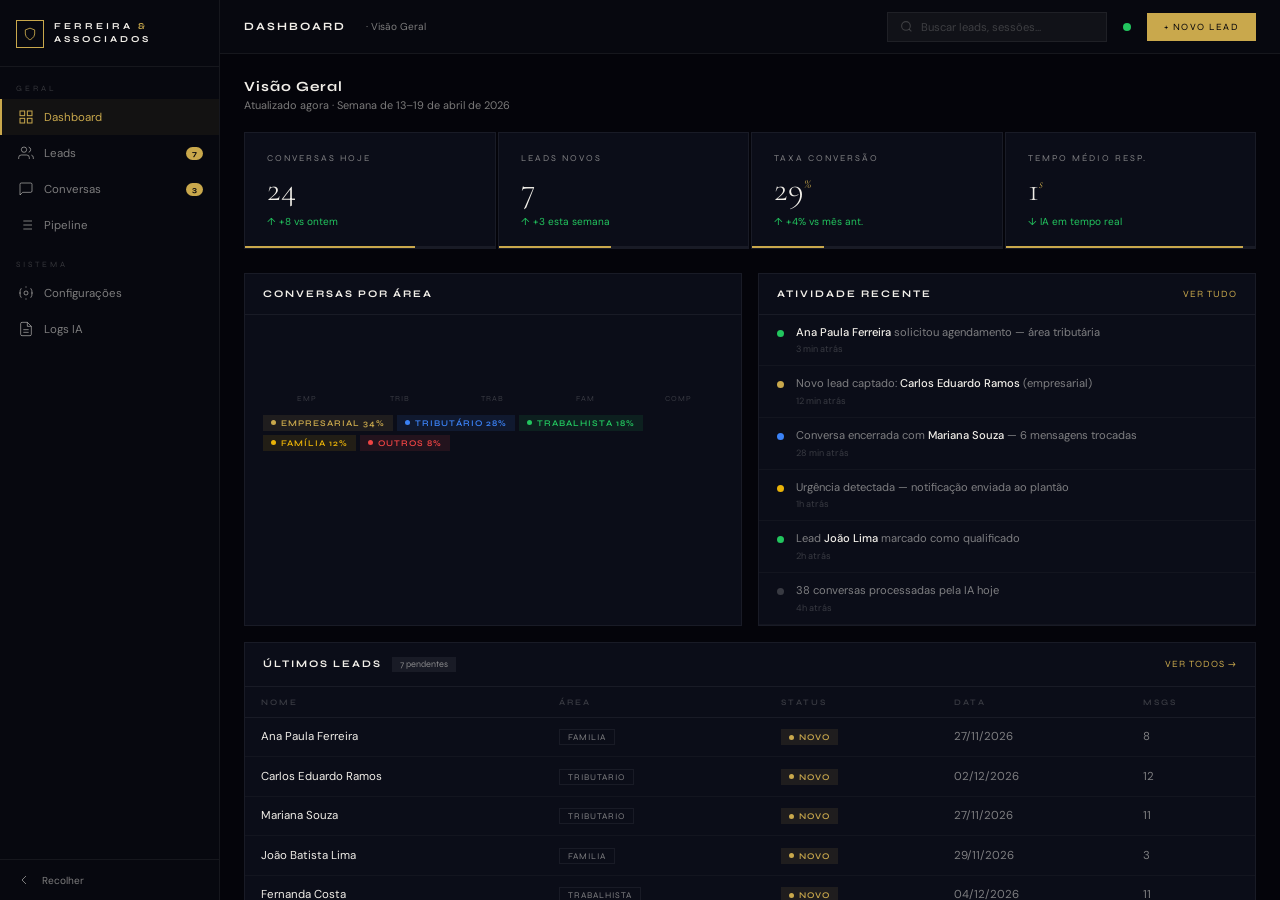
==== admin/admin-dashboard.html @ dfea321b "chore: organiza estrutura e externaliza config runtime" ====
<!DOCTYPE html>
<html lang="pt-BR">
<head>
<meta charset="UTF-8">
<meta name="viewport" content="width=device-width, initial-scale=1.0">
<title>Admin — Ferreira & Associados</title>
<link href="https://fonts.googleapis.com/css2?family=Syne:wght@400;600;700;800&family=DM+Sans:wght@300;400;500&family=Cormorant+Garamond:ital,wght@0,300;1,300&display=swap" rel="stylesheet">
<style>
*, *::before, *::after { margin: 0; padding: 0; box-sizing: border-box; }

:root {
  --gold: #c9a84c;
  --gold-light: #e8c96a;
  --gold-dim: rgba(201,168,76,0.15);
  --black: #04040a;
  --deep: #07080f;
  --panel: #0b0d18;
  --surface: #0f1120;
  --border: rgba(255,255,255,0.06);
  --border-gold: rgba(201,168,76,0.18);
  --white: #f2efe9;
  --white-dim: rgba(242,239,233,0.5);
  --white-faint: rgba(242,239,233,0.2);
  --green: #22c55e;
  --red: #ef4444;
  --yellow: #eab308;
  --blue: #3b82f6;
  --sidebar-w: 220px;
}

html, body { height: 100%; background: var(--black); color: var(--white); font-family: 'DM Sans', sans-serif; font-size: 14px; overflow: hidden; }

/* ── LAYOUT ── */
.app { display: flex; height: 100vh; }

/* ── SIDEBAR ── */
.sidebar {
  width: var(--sidebar-w);
  flex-shrink: 0;
  background: var(--deep);
  border-right: 1px solid var(--border);
  display: flex;
  flex-direction: column;
  overflow: hidden;
  transition: width 0.3s;
  z-index: 50;
}
.sidebar.collapsed { width: 56px; }

.sidebar-logo {
  padding: 20px 16px 18px;
  border-bottom: 1px solid var(--border);
  display: flex;
  align-items: center;
  gap: 10px;
  overflow: hidden;
  white-space: nowrap;
}
.sidebar-logo-icon {
  width: 28px; height: 28px; flex-shrink: 0;
  border: 1px solid var(--gold);
  display: flex; align-items: center; justify-content: center;
}
.sidebar-logo-text {
  font-family: 'Syne', sans-serif;
  font-size: 0.65rem;
  letter-spacing: 3px;
  text-transform: uppercase;
  font-weight: 700;
  line-height: 1.4;
  opacity: 1;
  transition: opacity 0.2s;
}
.sidebar-logo-text span { color: var(--gold); }
.sidebar.collapsed .sidebar-logo-text { opacity: 0; pointer-events: none; }

.sidebar-section-title {
  padding: 16px 16px 6px;
  font-size: 0.58rem;
  letter-spacing: 3px;
  text-transform: uppercase;
  color: var(--white-faint);
  font-family: 'Syne', sans-serif;
  white-space: nowrap;
  overflow: hidden;
  transition: opacity 0.2s;
}
.sidebar.collapsed .sidebar-section-title { opacity: 0; }

.nav-item {
  display: flex;
  align-items: center;
  gap: 10px;
  padding: 10px 16px;
  cursor: pointer;
  transition: background 0.2s, color 0.2s;
  color: var(--white-dim);
  user-select: none;
  white-space: nowrap;
  overflow: hidden;
  position: relative;
  border-left: 2px solid transparent;
}
.nav-item:hover { background: rgba(255,255,255,0.04); color: var(--white); }
.nav-item.active {
  color: var(--gold);
  background: rgba(201,168,76,0.06);
  border-left-color: var(--gold);
}
.nav-item svg { flex-shrink: 0; width: 16px; height: 16px; }
.nav-item-label { font-size: 0.82rem; transition: opacity 0.2s; }
.sidebar.collapsed .nav-item-label { opacity: 0; }
.nav-badge {
  margin-left: auto;
  background: var(--gold);
  color: var(--black);
  font-family: 'Syne', sans-serif;
  font-size: 0.55rem;
  font-weight: 700;
  padding: 2px 6px;
  border-radius: 20px;
  transition: opacity 0.2s;
}
.sidebar.collapsed .nav-badge { opacity: 0; }

.sidebar-spacer { flex: 1; }

.sidebar-toggle {
  padding: 12px 16px;
  border-top: 1px solid var(--border);
  display: flex;
  align-items: center;
  gap: 10px;
  cursor: pointer;
  color: var(--white-dim);
  transition: color 0.2s;
  font-size: 0.75rem;
}
.sidebar-toggle:hover { color: var(--white); }
.sidebar-toggle svg { flex-shrink: 0; transition: transform 0.3s; }
.sidebar.collapsed .sidebar-toggle svg { transform: rotate(180deg); }
.sidebar-toggle-label { transition: opacity 0.2s; }
.sidebar.collapsed .sidebar-toggle-label { opacity: 0; }

/* ── MAIN ── */
.main { flex: 1; display: flex; flex-direction: column; overflow: hidden; }

/* ── TOPBAR ── */
.topbar {
  height: 54px;
  flex-shrink: 0;
  background: var(--deep);
  border-bottom: 1px solid var(--border);
  display: flex;
  align-items: center;
  padding: 0 24px;
  gap: 16px;
}
.topbar-title {
  font-family: 'Syne', sans-serif;
  font-size: 0.8rem;
  letter-spacing: 2px;
  text-transform: uppercase;
  font-weight: 700;
  color: var(--white);
}
.topbar-subtitle {
  font-size: 0.72rem;
  color: var(--white-dim);
  margin-left: 4px;
}
.topbar-spacer { flex: 1; }
.topbar-search {
  display: flex;
  align-items: center;
  gap: 8px;
  background: rgba(255,255,255,0.04);
  border: 1px solid var(--border);
  padding: 7px 12px;
  width: 220px;
}
.topbar-search input {
  background: none;
  border: none;
  outline: none;
  color: var(--white);
  font-family: 'DM Sans', sans-serif;
  font-size: 0.8rem;
  width: 100%;
}
.topbar-search input::placeholder { color: var(--white-faint); }
.topbar-search svg { color: var(--white-faint); flex-shrink: 0; }
.topbar-btn {
  padding: 7px 16px;
  border: 1px solid var(--border-gold);
  background: none;
  color: var(--gold);
  font-family: 'Syne', sans-serif;
  font-size: 0.68rem;
  letter-spacing: 1.5px;
  text-transform: uppercase;
  cursor: pointer;
  transition: background 0.2s;
}
.topbar-btn:hover { background: var(--gold-dim); }
.topbar-btn.primary { background: var(--gold); color: var(--black); border-color: var(--gold); }
.topbar-btn.primary:hover { background: var(--gold-light); }
.topbar-dot {
  width: 8px; height: 8px;
  background: var(--green);
  border-radius: 50%;
  animation: pulse-green 2s infinite;
}
@keyframes pulse-green { 0%,100%{opacity:1} 50%{opacity:.4} }

/* ── CONTENT ── */
.content {
  flex: 1;
  overflow-y: auto;
  scrollbar-width: thin;
  scrollbar-color: rgba(201,168,76,0.2) transparent;
}
.view { display: none; padding: 24px; }
.view.active { display: block; }

/* ── GRID DE STATS ── */
.stats-row {
  display: grid;
  grid-template-columns: repeat(4, 1fr);
  gap: 2px;
  margin-bottom: 24px;
}
.stat-card {
  background: var(--panel);
  border: 1px solid var(--border);
  padding: 20px 22px;
  position: relative;
}
.stat-card-label {
  font-size: 0.64rem;
  letter-spacing: 2px;
  text-transform: uppercase;
  color: var(--white-dim);
  font-family: 'Syne', sans-serif;
  margin-bottom: 10px;
}
.stat-card-value {
  font-family: 'Cormorant Garamond', serif;
  font-size: 2.4rem;
  font-weight: 300;
  color: var(--white);
  line-height: 1;
}
.stat-card-value sup { font-size: 1rem; color: var(--gold); font-style: italic; }
.stat-card-delta {
  margin-top: 8px;
  font-size: 0.72rem;
  display: flex;
  align-items: center;
  gap: 4px;
}
.delta-up { color: var(--green); }
.delta-down { color: var(--red); }
.stat-card-bar {
  position: absolute;
  bottom: 0; left: 0; right: 0;
  height: 2px;
  background: var(--border);
}
.stat-card-bar-fill {
  height: 100%;
  background: var(--gold);
  transition: width 1s ease;
}

/* ── GRID PRINCIPAL ── */
.grid-2 { display: grid; grid-template-columns: 1fr 1fr; gap: 16px; margin-bottom: 16px; }
.grid-3 { display: grid; grid-template-columns: 1.6fr 1fr; gap: 16px; }

/* ── CARD ── */
.card {
  background: var(--panel);
  border: 1px solid var(--border);
}
.card-header {
  padding: 14px 18px;
  border-bottom: 1px solid var(--border);
  display: flex;
  align-items: center;
  gap: 10px;
}
.card-title {
  font-family: 'Syne', sans-serif;
  font-size: 0.72rem;
  letter-spacing: 2px;
  text-transform: uppercase;
  font-weight: 700;
  color: var(--white);
}
.card-count {
  background: rgba(255,255,255,0.06);
  padding: 2px 8px;
  font-size: 0.65rem;
  color: var(--white-dim);
  font-family: 'Syne', sans-serif;
}
.card-action {
  margin-left: auto;
  font-size: 0.68rem;
  color: var(--gold);
  cursor: pointer;
  font-family: 'Syne', sans-serif;
  letter-spacing: 1px;
  text-transform: uppercase;
  background: none; border: none;
  transition: opacity 0.2s;
}
.card-action:hover { opacity: 0.7; }

/* ── TABLE ── */
.table-wrap { overflow-x: auto; }
table { width: 100%; border-collapse: collapse; }
thead th {
  padding: 10px 16px;
  text-align: left;
  font-family: 'Syne', sans-serif;
  font-size: 0.6rem;
  letter-spacing: 2px;
  text-transform: uppercase;
  color: var(--white-faint);
  font-weight: 600;
  border-bottom: 1px solid var(--border);
  white-space: nowrap;
}
tbody tr { border-bottom: 1px solid rgba(255,255,255,0.03); transition: background 0.15s; }
tbody tr:hover { background: rgba(255,255,255,0.03); }
tbody tr:last-child { border-bottom: none; }
tbody td { padding: 11px 16px; font-size: 0.82rem; color: var(--white-dim); white-space: nowrap; }
tbody td:first-child { color: var(--white); }
.td-mono { font-family: monospace; font-size: 0.75rem; color: var(--white-faint); }

/* ── BADGES ── */
.badge {
  display: inline-flex;
  align-items: center;
  gap: 5px;
  padding: 3px 8px;
  font-size: 0.62rem;
  font-family: 'Syne', sans-serif;
  letter-spacing: 1px;
  text-transform: uppercase;
  font-weight: 600;
}
.badge-dot { width: 5px; height: 5px; border-radius: 50%; flex-shrink: 0; }
.badge-green  { background: rgba(34,197,94,0.1);  color: var(--green);  }
.badge-green  .badge-dot { background: var(--green); }
.badge-red    { background: rgba(239,68,68,0.1);  color: var(--red);    }
.badge-red    .badge-dot { background: var(--red); }
.badge-yellow { background: rgba(234,179,8,0.1);  color: var(--yellow); }
.badge-yellow .badge-dot { background: var(--yellow); }
.badge-blue   { background: rgba(59,130,246,0.1); color: var(--blue);   }
.badge-blue   .badge-dot { background: var(--blue); }
.badge-gold   { background: rgba(201,168,76,0.1); color: var(--gold);   }
.badge-gold   .badge-dot { background: var(--gold); }

/* ── ÁREA BADGE ── */
.area-pill {
  padding: 2px 8px;
  font-size: 0.62rem;
  font-family: 'Syne', sans-serif;
  letter-spacing: 1px;
  text-transform: uppercase;
  border: 1px solid var(--border);
  color: var(--white-dim);
}

/* ── MINI CHART ── */
.sparkline { display: flex; align-items: flex-end; gap: 3px; height: 36px; padding: 8px 18px 12px; }
.spark-bar { flex: 1; border-radius: 1px 1px 0 0; transition: height 0.6s ease; }

/* ── CONVERSATIONS ── */
.conv-list { }
.conv-item {
  padding: 14px 18px;
  border-bottom: 1px solid var(--border);
  cursor: pointer;
  transition: background 0.15s;
  display: flex;
  gap: 12px;
  align-items: flex-start;
}
.conv-item:hover { background: rgba(255,255,255,0.03); }
.conv-item.selected { background: rgba(201,168,76,0.05); border-left: 2px solid var(--gold); }
.conv-avatar {
  width: 32px; height: 32px; flex-shrink: 0;
  background: linear-gradient(135deg, rgba(201,168,76,0.2), rgba(201,168,76,0.05));
  border: 1px solid var(--border-gold);
  display: flex; align-items: center; justify-content: center;
  font-family: 'Cormorant Garamond', serif;
  font-size: 0.9rem; color: var(--gold); font-style: italic;
}
.conv-body { flex: 1; min-width: 0; }
.conv-name { font-size: 0.82rem; color: var(--white); font-weight: 500; margin-bottom: 3px; }
.conv-preview { font-size: 0.75rem; color: var(--white-dim); overflow: hidden; text-overflow: ellipsis; white-space: nowrap; }
.conv-meta { display: flex; flex-direction: column; align-items: flex-end; gap: 4px; flex-shrink: 0; }
.conv-time { font-size: 0.65rem; color: var(--white-faint); }
.conv-unread { width: 16px; height: 16px; background: var(--gold); border-radius: 50%; display: flex; align-items: center; justify-content: center; font-size: 0.55rem; color: var(--black); font-family: 'Syne', sans-serif; font-weight: 700; }

/* ── CHAT PANEL ── */
.chat-panel { display: flex; flex-direction: column; height: 480px; }
.chat-panel-header {
  padding: 14px 18px;
  border-bottom: 1px solid var(--border);
  display: flex; align-items: center; gap: 12px;
}
.chat-panel-messages {
  flex: 1;
  overflow-y: auto;
  padding: 16px;
  display: flex;
  flex-direction: column;
  gap: 12px;
  scrollbar-width: thin;
  scrollbar-color: rgba(201,168,76,0.15) transparent;
}
.cp-msg { max-width: 80%; }
.cp-msg.bot { align-self: flex-start; }
.cp-msg.user { align-self: flex-end; }
.cp-bubble {
  padding: 9px 13px;
  font-size: 0.8rem;
  line-height: 1.55;
}
.cp-msg.bot .cp-bubble { background: rgba(255,255,255,0.05); border: 1px solid var(--border); }
.cp-msg.user .cp-bubble { background: rgba(201,168,76,0.1); border: 1px solid var(--border-gold); }
.cp-time { font-size: 0.6rem; color: var(--white-faint); margin-top: 4px; padding: 0 3px; }
.cp-msg.user .cp-time { text-align: right; }
.chat-panel-footer {
  padding: 12px 16px;
  border-top: 1px solid var(--border);
  display: flex; gap: 8px; align-items: center;
}
.chat-reply-input {
  flex: 1;
  background: rgba(255,255,255,0.04);
  border: 1px solid var(--border);
  padding: 8px 12px;
  color: var(--white);
  font-family: 'DM Sans', sans-serif;
  font-size: 0.8rem;
  outline: none;
}
.chat-reply-input:focus { border-color: var(--border-gold); }
.chat-reply-input::placeholder { color: var(--white-faint); }
.chat-send-btn {
  padding: 8px 14px;
  background: var(--gold);
  border: none;
  color: var(--black);
  font-family: 'Syne', sans-serif;
  font-size: 0.65rem;
  letter-spacing: 1.5px;
  text-transform: uppercase;
  font-weight: 700;
  cursor: pointer;
  transition: background 0.2s;
}
.chat-send-btn:hover { background: var(--gold-light); }

/* ── LEAD DETAIL ── */
.lead-detail { padding: 18px; }
.ld-row { display: flex; gap: 8px; margin-bottom: 8px; align-items: flex-start; }
.ld-label { font-size: 0.62rem; letter-spacing: 2px; text-transform: uppercase; color: var(--white-faint); font-family: 'Syne', sans-serif; min-width: 90px; padding-top: 1px; }
.ld-value { font-size: 0.82rem; color: var(--white); }
.ld-divider { height: 1px; background: var(--border); margin: 14px 0; }
.ld-actions { display: flex; gap: 8px; flex-wrap: wrap; }
.ld-btn {
  padding: 7px 14px;
  border: 1px solid var(--border);
  background: none;
  color: var(--white-dim);
  font-family: 'Syne', sans-serif;
  font-size: 0.62rem;
  letter-spacing: 1.5px;
  text-transform: uppercase;
  cursor: pointer;
  transition: all 0.2s;
}
.ld-btn:hover { border-color: var(--gold); color: var(--gold); }
.ld-btn.primary { background: var(--gold); border-color: var(--gold); color: var(--black); }
.ld-btn.primary:hover { background: var(--gold-light); }

/* ── PIPELINE ── */
.pipeline { display: flex; gap: 2px; padding: 18px; overflow-x: auto; }
.pipeline-col { min-width: 200px; flex: 1; }
.pipeline-col-header {
  padding: 10px 12px;
  background: rgba(255,255,255,0.03);
  border: 1px solid var(--border);
  margin-bottom: 8px;
  display: flex; align-items: center; justify-content: space-between;
}
.pipeline-col-name {
  font-family: 'Syne', sans-serif;
  font-size: 0.65rem;
  letter-spacing: 2px;
  text-transform: uppercase;
  color: var(--white-dim);
}
.pipeline-col-count {
  font-size: 0.65rem;
  color: var(--white-faint);
  background: rgba(255,255,255,0.06);
  padding: 1px 6px;
}
.pipeline-card {
  background: rgba(255,255,255,0.03);
  border: 1px solid var(--border);
  border-left: 2px solid var(--gold);
  padding: 10px 12px;
  margin-bottom: 6px;
  cursor: pointer;
  transition: background 0.15s;
}
.pipeline-card:hover { background: rgba(255,255,255,0.05); }
.pipeline-card-name { font-size: 0.8rem; color: var(--white); margin-bottom: 4px; }
.pipeline-card-area { font-size: 0.68rem; color: var(--white-dim); margin-bottom: 8px; }
.pipeline-card-footer { display: flex; justify-content: space-between; align-items: center; }
.pipeline-card-date { font-size: 0.62rem; color: var(--white-faint); }

/* ── SETTINGS ── */
.settings-grid { display: grid; grid-template-columns: 1fr 1fr; gap: 16px; }
.settings-section { margin-bottom: 20px; }
.settings-section-title {
  font-family: 'Syne', sans-serif;
  font-size: 0.65rem;
  letter-spacing: 3px;
  text-transform: uppercase;
  color: var(--white-dim);
  margin-bottom: 12px;
  padding-bottom: 8px;
  border-bottom: 1px solid var(--border);
}
.settings-row {
  padding: 12px 0;
  border-bottom: 1px solid rgba(255,255,255,0.03);
  display: flex;
  align-items: flex-start;
  gap: 16px;
}
.settings-row:last-child { border-bottom: none; }
.settings-info { flex: 1; }
.settings-label { font-size: 0.82rem; color: var(--white); margin-bottom: 3px; }
.settings-desc { font-size: 0.72rem; color: var(--white-dim); line-height: 1.5; }
.settings-control { flex-shrink: 0; display: flex; align-items: center; }
.toggle {
  width: 36px; height: 20px;
  background: rgba(255,255,255,0.1);
  border-radius: 20px;
  cursor: pointer;
  position: relative;
  transition: background 0.3s;
}
.toggle.on { background: var(--gold); }
.toggle::after {
  content: '';
  position: absolute; top: 2px; left: 2px;
  width: 16px; height: 16px;
  background: var(--white);
  border-radius: 50%;
  transition: transform 0.3s;
}
.toggle.on::after { transform: translateX(16px); }
.settings-input {
  background: rgba(255,255,255,0.04);
  border: 1px solid var(--border);
  padding: 7px 12px;
  color: var(--white);
  font-family: 'DM Sans', sans-serif;
  font-size: 0.8rem;
  outline: none;
  width: 100%;
}
.settings-input:focus { border-color: var(--border-gold); }
.settings-input::placeholder { color: var(--white-faint); }
.settings-save {
  margin-top: 16px;
  padding: 9px 24px;
  background: var(--gold);
  border: none;
  color: var(--black);
  font-family: 'Syne', sans-serif;
  font-size: 0.68rem;
  letter-spacing: 2px;
  text-transform: uppercase;
  font-weight: 700;
  cursor: pointer;
  transition: background 0.2s;
}
.settings-save:hover { background: var(--gold-light); }

/* ── ACTIVITY FEED ── */
.activity-item {
  padding: 10px 18px;
  border-bottom: 1px solid rgba(255,255,255,0.03);
  display: flex;
  gap: 12px;
  align-items: flex-start;
}
.activity-dot {
  width: 7px; height: 7px;
  border-radius: 50%;
  margin-top: 5px;
  flex-shrink: 0;
}
.activity-body { flex: 1; }
.activity-text { font-size: 0.8rem; color: var(--white-dim); line-height: 1.4; }
.activity-text strong { color: var(--white); font-weight: 500; }
.activity-time { font-size: 0.65rem; color: var(--white-faint); margin-top: 3px; }

/* ── CHART ── */
.bar-chart { padding: 12px 18px; display: flex; align-items: flex-end; gap: 4px; height: 100px; }
.bar-group { flex: 1; display: flex; flex-direction: column; align-items: center; gap: 4px; }
.bar { width: 100%; transition: height 0.6s ease; border-radius: 1px 1px 0 0; }
.bar-label { font-size: 0.55rem; color: var(--white-faint); font-family: 'Syne', sans-serif; text-transform: uppercase; letter-spacing: 1px; }

/* ── PAGE HEADER ── */
.page-header { margin-bottom: 20px; }
.page-header h1 { font-family: 'Syne', sans-serif; font-size: 1rem; font-weight: 700; color: var(--white); letter-spacing: 1px; }
.page-header p { font-size: 0.78rem; color: var(--white-dim); margin-top: 3px; }

/* ── RESPONSIVE MOBILE ── */
@media (max-width: 768px) {
  .sidebar { position: fixed; height: 100%; z-index: 100; transform: translateX(-100%); transition: transform 0.3s; }
  .sidebar.mobile-open { transform: translateX(0); width: var(--sidebar-w); }
  .sidebar.collapsed { width: var(--sidebar-w); transform: translateX(-100%); }
  .stats-row { grid-template-columns: 1fr 1fr; }
  .grid-2, .grid-3 { grid-template-columns: 1fr; }
  .settings-grid { grid-template-columns: 1fr; }
  .pipeline { flex-direction: column; }
  .mobile-menu-btn { display: flex !important; }
}
.mobile-menu-btn {
  display: none;
  align-items: center;
  justify-content: center;
  width: 32px; height: 32px;
  background: none;
  border: 1px solid var(--border);
  color: var(--white-dim);
  cursor: pointer;
}
.mobile-overlay {
  display: none;
  position: fixed; inset: 0;
  background: rgba(0,0,0,0.5);
  z-index: 99;
}
.mobile-overlay.active { display: block; }
</style>
</head>
<body>

<div class="mobile-overlay" id="mobile-overlay" onclick="closeMobileMenu()"></div>

<div class="app">

  <!-- ── SIDEBAR ── -->
  <aside class="sidebar" id="sidebar">
    <div class="sidebar-logo">
      <div class="sidebar-logo-icon">
        <svg width="14" height="14" viewBox="0 0 24 24" fill="none" stroke="#c9a84c" stroke-width="1.5"><path d="M12 22s8-4 8-10V5l-8-3-8 3v7c0 6 8 10 8 10z"/></svg>
      </div>
      <div class="sidebar-logo-text">FERREIRA <span>&</span><br>ASSOCIADOS</div>
    </div>

    <div class="sidebar-section-title">Geral</div>
    <div class="nav-item active" onclick="setView('dashboard', this)">
      <svg viewBox="0 0 24 24" fill="none" stroke="currentColor" stroke-width="1.5"><rect x="3" y="3" width="7" height="7"/><rect x="14" y="3" width="7" height="7"/><rect x="14" y="14" width="7" height="7"/><rect x="3" y="14" width="7" height="7"/></svg>
      <span class="nav-item-label">Dashboard</span>
    </div>
    <div class="nav-item" onclick="setView('leads', this)">
      <svg viewBox="0 0 24 24" fill="none" stroke="currentColor" stroke-width="1.5"><path d="M17 21v-2a4 4 0 0 0-4-4H5a4 4 0 0 0-4 4v2"/><circle cx="9" cy="7" r="4"/><path d="M23 21v-2a4 4 0 0 0-3-3.87M16 3.13a4 4 0 0 1 0 7.75"/></svg>
      <span class="nav-item-label">Leads</span>
      <span class="nav-badge" id="badge-leads">7</span>
    </div>
    <div class="nav-item" onclick="setView('conversas', this)">
      <svg viewBox="0 0 24 24" fill="none" stroke="currentColor" stroke-width="1.5"><path d="M21 15a2 2 0 0 1-2 2H7l-4 4V5a2 2 0 0 1 2-2h14a2 2 0 0 1 2 2z"/></svg>
      <span class="nav-item-label">Conversas</span>
      <span class="nav-badge" id="badge-conv">3</span>
    </div>
    <div class="nav-item" onclick="setView('pipeline', this)">
      <svg viewBox="0 0 24 24" fill="none" stroke="currentColor" stroke-width="1.5"><line x1="8" y1="6" x2="21" y2="6"/><line x1="8" y1="12" x2="21" y2="12"/><line x1="8" y1="18" x2="21" y2="18"/><line x1="3" y1="6" x2="3.01" y2="6"/><line x1="3" y1="12" x2="3.01" y2="12"/><line x1="3" y1="18" x2="3.01" y2="18"/></svg>
      <span class="nav-item-label">Pipeline</span>
    </div>

    <div class="sidebar-section-title">Sistema</div>
    <div class="nav-item" onclick="setView('configuracoes', this)">
      <svg viewBox="0 0 24 24" fill="none" stroke="currentColor" stroke-width="1.5"><circle cx="12" cy="12" r="3"/><path d="M19.07 4.93A10 10 0 0 1 21 12a10 10 0 0 1-1.93 7.07M4.93 4.93A10 10 0 0 0 3 12a10 10 0 0 0 1.93 7.07M12 2v2m0 16v2M2 12h2m16 0h2"/></svg>
      <span class="nav-item-label">Configurações</span>
    </div>
    <div class="nav-item" onclick="setView('logs', this)">
      <svg viewBox="0 0 24 24" fill="none" stroke="currentColor" stroke-width="1.5"><path d="M14 2H6a2 2 0 0 0-2 2v16a2 2 0 0 0 2 2h12a2 2 0 0 0 2-2V8z"/><polyline points="14 2 14 8 20 8"/><line x1="16" y1="13" x2="8" y2="13"/><line x1="16" y1="17" x2="8" y2="17"/></svg>
      <span class="nav-item-label">Logs IA</span>
    </div>

    <div class="sidebar-spacer"></div>

    <div class="sidebar-toggle" onclick="toggleSidebar()">
      <svg width="16" height="16" viewBox="0 0 24 24" fill="none" stroke="currentColor" stroke-width="1.5"><path d="M15 18l-6-6 6-6"/></svg>
      <span class="sidebar-toggle-label" style="font-size:0.72rem">Recolher</span>
    </div>
  </aside>

  <!-- ── MAIN ── -->
  <div class="main">

    <!-- TOPBAR -->
    <header class="topbar">
      <button class="mobile-menu-btn" id="mobile-menu-btn" onclick="openMobileMenu()">
        <svg width="16" height="16" viewBox="0 0 24 24" fill="none" stroke="currentColor" stroke-width="2"><line x1="3" y1="6" x2="21" y2="6"/><line x1="3" y1="12" x2="21" y2="12"/><line x1="3" y1="18" x2="21" y2="18"/></svg>
      </button>
      <span class="topbar-title" id="topbar-title">Dashboard</span>
      <span class="topbar-subtitle" id="topbar-subtitle">· Visão Geral</span>
      <div class="topbar-spacer"></div>
      <div class="topbar-search">
        <svg width="13" height="13" viewBox="0 0 24 24" fill="none" stroke="currentColor" stroke-width="2"><circle cx="11" cy="11" r="8"/><path d="m21 21-4.35-4.35"/></svg>
        <input type="text" placeholder="Buscar leads, sessões...">
      </div>
      <div class="topbar-dot" title="n8n conectado"></div>
      <button class="topbar-btn primary" onclick="setView('leads', document.querySelector('[onclick*=leads]'))">+ Novo Lead</button>
    </header>

    <!-- ── CONTENT ── -->
    <div class="content">

      <!-- ════ DASHBOARD ════ -->
      <div class="view active" id="view-dashboard">
        <div class="page-header">
          <h1>Visão Geral</h1>
          <p>Atualizado agora · Semana de 13–19 de abril de 2026</p>
        </div>

        <div class="stats-row">
          <div class="stat-card">
            <div class="stat-card-label">Conversas Hoje</div>
            <div class="stat-card-value">24</div>
            <div class="stat-card-delta delta-up">↑ +8 vs ontem</div>
            <div class="stat-card-bar"><div class="stat-card-bar-fill" style="width:68%"></div></div>
          </div>
          <div class="stat-card">
            <div class="stat-card-label">Leads Novos</div>
            <div class="stat-card-value">7</div>
            <div class="stat-card-delta delta-up">↑ +3 esta semana</div>
            <div class="stat-card-bar"><div class="stat-card-bar-fill" style="width:45%"></div></div>
          </div>
          <div class="stat-card">
            <div class="stat-card-label">Taxa Conversão</div>
            <div class="stat-card-value">29<sup>%</sup></div>
            <div class="stat-card-delta delta-up">↑ +4% vs mês ant.</div>
            <div class="stat-card-bar"><div class="stat-card-bar-fill" style="width:29%"></div></div>
          </div>
          <div class="stat-card">
            <div class="stat-card-label">Tempo Médio Resp.</div>
            <div class="stat-card-value">1<sup>s</sup></div>
            <div class="stat-card-delta delta-up">↓ IA em tempo real</div>
            <div class="stat-card-bar"><div class="stat-card-bar-fill" style="width:95%"></div></div>
          </div>
        </div>

        <div class="grid-2" style="margin-bottom:16px">
          <div class="card">
            <div class="card-header">
              <span class="card-title">Conversas por Área</span>
            </div>
            <div class="bar-chart" id="bar-chart"></div>
            <div style="display:flex;gap:4px;padding:0 18px 12px;flex-wrap:wrap">
              <span class="badge badge-gold"><span class="badge-dot"></span>Empresarial 34%</span>
              <span class="badge badge-blue"><span class="badge-dot"></span>Tributário 28%</span>
              <span class="badge badge-green"><span class="badge-dot"></span>Trabalhista 18%</span>
              <span class="badge badge-yellow"><span class="badge-dot"></span>Família 12%</span>
              <span class="badge badge-red"><span class="badge-dot"></span>Outros 8%</span>
            </div>
          </div>

          <div class="card">
            <div class="card-header">
              <span class="card-title">Atividade Recente</span>
              <button class="card-action">Ver tudo</button>
            </div>
            <div id="activity-feed"></div>
          </div>
        </div>

        <div class="card">
          <div class="card-header">
            <span class="card-title">Últimos Leads</span>
            <span class="card-count" id="leads-count">7 pendentes</span>
            <button class="card-action" onclick="setView('leads', document.querySelector('[onclick*=leads]'))">Ver todos →</button>
          </div>
          <div class="table-wrap">
            <table id="leads-table-mini"></table>
          </div>
        </div>
      </div>

      <!-- ════ LEADS ════ -->
      <div class="view" id="view-leads">
        <div class="page-header">
          <h1>Leads</h1>
          <p>Contatos capturados pelo assistente de IA do site</p>
        </div>
        <div class="card">
          <div class="card-header">
            <span class="card-title">Todos os Leads</span>
            <span class="card-count" id="leads-full-count"></span>
            <div style="margin-left:auto;display:flex;gap:8px">
              <select id="filter-area" onchange="renderLeadsTable()" style="background:var(--panel);border:1px solid var(--border);color:var(--white-dim);padding:5px 10px;font-family:'DM Sans',sans-serif;font-size:0.75rem;outline:none;cursor:pointer">
                <option value="">Todas as áreas</option>
                <option value="empresarial">Empresarial</option>
                <option value="tributario">Tributário</option>
                <option value="trabalhista">Trabalhista</option>
                <option value="familia">Família</option>
                <option value="compliance">Compliance</option>
              </select>
              <select id="filter-status" onchange="renderLeadsTable()" style="background:var(--panel);border:1px solid var(--border);color:var(--white-dim);padding:5px 10px;font-family:'DM Sans',sans-serif;font-size:0.75rem;outline:none;cursor:pointer">
                <option value="">Todos os status</option>
                <option value="novo">Novo</option>
                <option value="contatado">Contatado</option>
                <option value="qualificado">Qualificado</option>
                <option value="perdido">Perdido</option>
              </select>
            </div>
          </div>
          <div class="table-wrap">
            <table id="leads-table-full"></table>
          </div>
        </div>
      </div>

      <!-- ════ CONVERSAS ════ -->
      <div class="view" id="view-conversas">
        <div class="page-header">
          <h1>Conversas</h1>
          <p>Histórico completo de sessões do chat com IA</p>
        </div>
        <div class="grid-3">
          <div class="card" style="overflow:hidden">
            <div class="card-header">
              <span class="card-title">Sessões</span>
              <span class="card-count">24 hoje</span>
            </div>
            <div class="conv-list" id="conv-list"></div>
          </div>
          <div class="card" id="conv-detail-card">
            <div class="card-header">
              <span class="card-title" id="conv-detail-title">Selecione uma conversa</span>
            </div>
            <div id="conv-detail-body" style="padding:18px;color:var(--white-dim);font-size:0.8rem">
              Clique em uma conversa à esquerda para visualizar o histórico completo.
            </div>
          </div>
        </div>
      </div>

      <!-- ════ PIPELINE ════ -->
      <div class="view" id="view-pipeline">
        <div class="page-header">
          <h1>Pipeline de Leads</h1>
          <p>Funil de conversão do atendimento IA para consulta presencial</p>
        </div>
        <div class="card">
          <div class="pipeline" id="pipeline-board"></div>
        </div>
      </div>

      <!-- ════ CONFIGURAÇÕES ════ -->
      <div class="view" id="view-configuracoes">
        <div class="page-header">
          <h1>Configurações</h1>
          <p>Integração com n8n, Supabase e notificações</p>
        </div>
        <div class="settings-grid">
          <div>
            <div class="card" style="padding:18px">
              <div class="settings-section-title">Agente IA</div>
              <div class="settings-row">
                <div class="settings-info">
                  <div class="settings-label">Chave Anthropic (Claude)</div>
                  <div class="settings-desc">API key para o modelo claude-opus-4-6</div>
                </div>
              </div>
              <input type="password" class="settings-input" placeholder="sk-ant-xxxxxxxx" style="margin-bottom:10px">
              <div class="settings-row">
                <div class="settings-info">
                  <div class="settings-label">Modelo</div>
                  <div class="settings-desc">Modelo padrão utilizado no agente</div>
                </div>
              </div>
              <input type="text" class="settings-input" value="claude-opus-4-6" style="margin-bottom:10px">
              <div class="settings-row">
                <div class="settings-info">
                  <div class="settings-label">Agente IA ativo</div>
                  <div class="settings-desc">Liga ou desliga o assistente no site</div>
                </div>
                <div class="settings-control"><div class="toggle on" onclick="this.classList.toggle('on')"></div></div>
              </div>
              <div class="settings-row">
                <div class="settings-info">
                  <div class="settings-label">Modo urgência automático</div>
                  <div class="settings-desc">Detecta e notifica urgências automaticamente</div>
                </div>
                <div class="settings-control"><div class="toggle on" onclick="this.classList.toggle('on')"></div></div>
              </div>
            </div>
          </div>
          <div>
            <div class="card" style="padding:18px">
              <div class="settings-section-title">Infraestrutura</div>
              <div class="settings-row">
                <div class="settings-info">
                  <div class="settings-label">URL do Webhook n8n</div>
                  <div class="settings-desc">Endpoint que recebe as mensagens do chat</div>
                </div>
              </div>
              <input type="text" class="settings-input" placeholder="https://seu-n8n.com/webhook/..." style="margin-bottom:10px">
              <div class="settings-row">
                <div class="settings-info">
                  <div class="settings-label">Supabase URL</div>
                  <div class="settings-desc">Projeto para salvar formulários de lead captados no chat</div>
                </div>
              </div>
              <input type="text" class="settings-input" placeholder="https://seu-projeto.supabase.co" style="margin-bottom:10px">
              <div class="settings-row">
                <div class="settings-info">
                  <div class="settings-label">Tabela de Leads</div>
                  <div class="settings-desc">Nome da tabela no Supabase para inserção via chat</div>
                </div>
              </div>
              <input type="text" class="settings-input" placeholder="chat_leads" style="margin-bottom:10px">
              <div class="settings-row">
                <div class="settings-info">
                  <div class="settings-label">E-mail de Plantão</div>
                  <div class="settings-desc">Recebe alertas de urgência 24h</div>
                </div>
              </div>
              <input type="email" class="settings-input" placeholder="plantao@ferreiraadv.com.br" style="margin-bottom:16px">
              <button class="settings-save">Salvar Configurações</button>
            </div>
          </div>
          <div>
            <div class="card" style="padding:18px">
              <div class="settings-section-title">Notificações</div>
              <div class="settings-row">
                <div class="settings-info">
                  <div class="settings-label">E-mail para novos leads</div>
                  <div class="settings-desc">Notificação imediata a cada lead captado</div>
                </div>
                <div class="settings-control"><div class="toggle on" onclick="this.classList.toggle('on')"></div></div>
              </div>
              <div class="settings-row">
                <div class="settings-info">
                  <div class="settings-label">Alerta de urgência</div>
                  <div class="settings-desc">E-mail ao plantão quando urgência detectada</div>
                </div>
                <div class="settings-control"><div class="toggle on" onclick="this.classList.toggle('on')"></div></div>
              </div>
              <div class="settings-row">
                <div class="settings-info">
                  <div class="settings-label">Relatório semanal</div>
                  <div class="settings-desc">Resumo de métricas toda segunda-feira</div>
                </div>
                <div class="settings-control"><div class="toggle" onclick="this.classList.toggle('on')"></div></div>
              </div>
            </div>
          </div>
          <div>
            <div class="card" style="padding:18px">
              <div class="settings-section-title">Status dos Serviços</div>
              <div class="settings-row">
                <div class="settings-info"><div class="settings-label">n8n Webhook</div></div>
                <span class="badge badge-green"><span class="badge-dot"></span>Online</span>
              </div>
              <div class="settings-row">
                <div class="settings-info"><div class="settings-label">Supabase DB</div></div>
                <span class="badge badge-yellow"><span class="badge-dot"></span>Configurar</span>
              </div>
              <div class="settings-row">
                <div class="settings-info"><div class="settings-label">Captura de Forms</div></div>
                <span class="badge badge-yellow"><span class="badge-dot"></span>Configurar</span>
              </div>
              <div class="settings-row">
                <div class="settings-info"><div class="settings-label">Claude API</div></div>
                <span class="badge badge-yellow"><span class="badge-dot"></span>Aguardando key</span>
              </div>
              <div class="settings-row">
                <div class="settings-info"><div class="settings-label">SMTP E-mail</div></div>
                <span class="badge badge-red"><span class="badge-dot"></span>Offline</span>
              </div>
            </div>
          </div>
        </div>
      </div>

      <!-- ════ LOGS ════ -->
      <div class="view" id="view-logs">
        <div class="page-header">
          <h1>Logs da IA</h1>
          <p>Registro de todas as interações do agente — tokens, intenções e RAG</p>
        </div>
        <div class="card">
          <div class="card-header">
            <span class="card-title">Log de Auditoria</span>
            <span class="card-count" id="logs-count"></span>
          </div>
          <div class="table-wrap">
            <table id="logs-table"></table>
          </div>
        </div>
      </div>

    </div><!-- /content -->
  </div><!-- /main -->
</div><!-- /app -->

<script>
// ── DADOS MOCK ──────────────────────────────────────────────
const AREAS = ['empresarial','tributario','trabalhista','familia','compliance'];
const STATUS = ['novo','contatado','qualificado','perdido'];
const NOMES = ['Ana Paula Ferreira','Carlos Eduardo Ramos','Mariana Souza','João Batista Lima','Fernanda Costa','Roberto Alves','Patrícia Mendes','Diego Carvalho','Luciana Torres','Rafael Pereira','Camila Rocha','André Nascimento'];
const INTENCOES = ['agendamento','tributario','trabalhista','familia','empresarial','compliance','geral'];

function rnd(arr) { return arr[Math.floor(Math.random() * arr.length)]; }
function rndInt(a,b) { return Math.floor(Math.random()*(b-a+1))+a; }
function daysAgo(n) {
  const d = new Date(); d.setDate(d.getDate()-n);
  return d.toLocaleDateString('pt-BR');
}
function timeAgo(mins) {
  if (mins < 60) return `há ${mins} min`;
  if (mins < 1440) return `há ${Math.floor(mins/60)}h`;
  return `há ${Math.floor(mins/1440)}d`;
}

const leads = Array.from({length: 18}, (_, i) => ({
  id: `L${String(i+1).padStart(3,'0')}`,
  nome: NOMES[i % NOMES.length],
  area: rnd(AREAS),
  status: i < 7 ? 'novo' : rnd(['contatado','qualificado','perdido']),
  data: daysAgo(rndInt(0,14)),
  origem: 'Chat IA',
  tokens: rndInt(180, 640),
  msgs: rndInt(3, 12)
}));

const conversas = Array.from({length: 24}, (_, i) => {
  const nome = NOMES[i % NOMES.length];
  const area = rnd(AREAS);
  return {
    id: `sess_${Math.random().toString(36).substr(2,8)}`,
    nome,
    area,
    preview: `Tenho uma questão sobre ${area} que preciso resolver...`,
    time: rndInt(2, 1440),
    unread: i < 3 ? rndInt(1,3) : 0,
    msgs: [
      { role: 'bot', text: `Olá ${nome.split(' ')[0]}! Sou o assistente jurídico da Ferreira & Associados. Como posso ajudar?`, time: '14:30' },
      { role: 'user', text: `Preciso de ajuda com uma questão de ${area}`, time: '14:31' },
      { role: 'bot', text: `Entendido. Nossa equipe especializada em ${area} pode auxiliá-lo. Gostaria de agendar uma consulta inicial?`, time: '14:31' },
      { role: 'user', text: 'Sim, como funciona?', time: '14:32' },
      { role: 'bot', text: 'Ótimo! Para agendar, preciso do seu nome completo, preferência de horário (manhã ou tarde) e se seria presencial ou online.', time: '14:32' },
    ]
  };
});

const logsIA = Array.from({length: 40}, (_, i) => ({
  id: `log_${i+1}`,
  sessao: `sess_${Math.random().toString(36).substr(2,6)}`,
  intencao: rnd(INTENCOES),
  tokens: rndInt(120, 820),
  rag: Math.random() > 0.4,
  latencia: `${rndInt(400, 1800)}ms`,
  timestamp: new Date(Date.now() - rndInt(0, 86400000) * 3).toLocaleString('pt-BR')
}));

// ── BADGES ──
function statusBadge(s) {
  const m = { novo:'badge-gold', contatado:'badge-blue', qualificado:'badge-green', perdido:'badge-red' };
  return `<span class="badge ${m[s]||'badge-gold'}"><span class="badge-dot"></span>${s}</span>`;
}
function areaBadge(a) {
  return `<span class="area-pill">${a}</span>`;
}

// ── LEADS TABLE ──
function renderLeadsTable() {
  const filterArea = document.getElementById('filter-area')?.value || '';
  const filterStatus = document.getElementById('filter-status')?.value || '';
  const data = leads.filter(l =>
    (!filterArea || l.area === filterArea) &&
    (!filterStatus || l.status === filterStatus)
  );
  document.getElementById('leads-full-count').textContent = `${data.length} registros`;

  const tbl = document.getElementById('leads-table-full');
  if (!tbl) return;
  tbl.innerHTML = `
    <thead><tr>
      <th>ID</th><th>Nome</th><th>Área</th><th>Status</th>
      <th>Data</th><th>Msgs</th><th>Origem</th><th>Ações</th>
    </tr></thead>
    <tbody>${data.map(l => `
      <tr>
        <td class="td-mono">${l.id}</td>
        <td>${l.nome}</td>
        <td>${areaBadge(l.area)}</td>
        <td>${statusBadge(l.status)}</td>
        <td>${l.data}</td>
        <td>${l.msgs}</td>
        <td style="color:var(--white-faint)">${l.origem}</td>
        <td>
          <div style="display:flex;gap:6px">
            <button class="ld-btn" style="padding:4px 10px;font-size:0.58rem">Ver</button>
            <button class="ld-btn primary" style="padding:4px 10px;font-size:0.58rem">Contatar</button>
          </div>
        </td>
      </tr>`).join('')}
    </tbody>`;
}

function renderLeadsMini() {
  const data = leads.filter(l => l.status === 'novo').slice(0, 5);
  const tbl = document.getElementById('leads-table-mini');
  if (!tbl) return;
  tbl.innerHTML = `
    <thead><tr><th>Nome</th><th>Área</th><th>Status</th><th>Data</th><th>Msgs</th></tr></thead>
    <tbody>${data.map(l => `
      <tr>
        <td>${l.nome}</td>
        <td>${areaBadge(l.area)}</td>
        <td>${statusBadge(l.status)}</td>
        <td>${l.data}</td>
        <td>${l.msgs}</td>
      </tr>`).join('')}
    </tbody>`;
}

// ── CONVERSAS ──
function renderConvList() {
  const list = document.getElementById('conv-list');
  if (!list) return;
  list.innerHTML = conversas.slice(0, 16).map((c, i) => `
    <div class="conv-item ${i===0?'selected':''}" onclick="selectConv(${i}, this)">
      <div class="conv-avatar">${c.nome[0]}</div>
      <div class="conv-body">
        <div class="conv-name">${c.nome}</div>
        <div class="conv-preview">${c.preview}</div>
      </div>
      <div class="conv-meta">
        <div class="conv-time">${timeAgo(c.time)}</div>
        ${c.unread ? `<div class="conv-unread">${c.unread}</div>` : ''}
      </div>
    </div>`).join('');
  selectConv(0, list.querySelector('.conv-item'));
}

function selectConv(i, el) {
  document.querySelectorAll('.conv-item').forEach(e => e.classList.remove('selected'));
  el.classList.add('selected');
  const c = conversas[i];
  const badge = c.unread ? '' : '';
  document.getElementById('conv-detail-title').textContent = c.nome;
  document.getElementById('conv-detail-body').innerHTML = `
    <div style="display:flex;gap:8px;margin-bottom:12px;flex-wrap:wrap">
      ${areaBadge(c.area)}
      <span class="badge badge-green"><span class="badge-dot"></span>Encerrada</span>
      <span style="font-size:0.68rem;color:var(--white-faint)">${c.id}</span>
    </div>
    <div class="chat-panel">
      <div class="chat-panel-messages">${c.msgs.map(m => `
        <div class="cp-msg ${m.role}">
          <div class="cp-bubble">${m.text}</div>
          <div class="cp-time">${m.time}</div>
        </div>`).join('')}
      </div>
      <div class="chat-panel-footer">
        <input class="chat-reply-input" placeholder="Responder manualmente...">
        <button class="chat-send-btn">Enviar</button>
      </div>
    </div>`;
}

// ── PIPELINE ──
function renderPipeline() {
  const cols = [
    { name: 'Novo', status: 'novo', color: 'var(--gold)' },
    { name: 'Contatado', status: 'contatado', color: 'var(--blue)' },
    { name: 'Qualificado', status: 'qualificado', color: 'var(--green)' },
    { name: 'Perdido', status: 'perdido', color: 'var(--red)' }
  ];
  const board = document.getElementById('pipeline-board');
  if (!board) return;
  board.innerHTML = cols.map(col => {
    const items = leads.filter(l => l.status === col.status);
    return `<div class="pipeline-col">
      <div class="pipeline-col-header">
        <span class="pipeline-col-name" style="color:${col.color}">${col.name}</span>
        <span class="pipeline-col-count">${items.length}</span>
      </div>
      ${items.map(l => `
        <div class="pipeline-card" style="border-left-color:${col.color}">
          <div class="pipeline-card-name">${l.nome}</div>
          <div class="pipeline-card-area">${l.area}</div>
          <div class="pipeline-card-footer">
            <span class="pipeline-card-date">${l.data}</span>
            <span style="font-size:0.65rem;color:var(--white-faint)">${l.msgs} msgs</span>
          </div>
        </div>`).join('')}
    </div>`;
  }).join('');
}

// ── LOGS ──
function renderLogs() {
  const tbl = document.getElementById('logs-table');
  if (!tbl) return;
  document.getElementById('logs-count').textContent = `${logsIA.length} entradas`;
  tbl.innerHTML = `
    <thead><tr>
      <th>Sessão</th><th>Intenção</th><th>Tokens</th><th>RAG</th><th>Latência</th><th>Timestamp</th>
    </tr></thead>
    <tbody>${logsIA.map(l => `
      <tr>
        <td class="td-mono">${l.sessao}</td>
        <td>${areaBadge(l.intencao)}</td>
        <td style="font-variant-numeric:tabular-nums">${l.tokens}</td>
        <td>${l.rag ? '<span class="badge badge-green"><span class="badge-dot"></span>Sim</span>' : '<span class="badge badge-red"><span class="badge-dot"></span>Não</span>'}</td>
        <td style="color:var(--white-faint)">${l.latencia}</td>
        <td style="color:var(--white-faint);font-size:0.72rem">${l.timestamp}</td>
      </tr>`).join('')}
    </tbody>`;
}

// ── ACTIVITY FEED ──
const activities = [
  { color: 'var(--green)',  text: '<strong>Ana Paula Ferreira</strong> solicitou agendamento — área tributária', time: '3 min' },
  { color: 'var(--gold)',   text: 'Novo lead captado: <strong>Carlos Eduardo Ramos</strong> (empresarial)', time: '12 min' },
  { color: 'var(--blue)',   text: 'Conversa encerrada com <strong>Mariana Souza</strong> — 6 mensagens trocadas', time: '28 min' },
  { color: 'var(--yellow)', text: 'Urgência detectada — notificação enviada ao plantão', time: '1h' },
  { color: 'var(--green)',  text: 'Lead <strong>João Lima</strong> marcado como qualificado', time: '2h' },
  { color: 'var(--white-faint)', text: '38 conversas processadas pela IA hoje', time: '4h' },
];
function renderActivity() {
  const feed = document.getElementById('activity-feed');
  if (!feed) return;
  feed.innerHTML = activities.map(a => `
    <div class="activity-item">
      <div class="activity-dot" style="background:${a.color}"></div>
      <div class="activity-body">
        <div class="activity-text">${a.text}</div>
        <div class="activity-time">${a.time} atrás</div>
      </div>
    </div>`).join('');
}

// ── BAR CHART ──
function renderBarChart() {
  const el = document.getElementById('bar-chart');
  if (!el) return;
  const data = [
    { label: 'Emp', h: 72, color: 'var(--gold)' },
    { label: 'Trib', h: 58, color: 'var(--blue)' },
    { label: 'Trab', h: 38, color: 'var(--green)' },
    { label: 'Fam', h: 25, color: 'var(--yellow)' },
    { label: 'Comp', h: 16, color: 'rgba(255,255,255,0.15)' },
  ];
  el.innerHTML = data.map(d => `
    <div class="bar-group">
      <div class="bar" style="height:${d.h}%;background:${d.color};opacity:0.75"></div>
      <div class="bar-label">${d.label}</div>
    </div>`).join('');
}

// ── NAVIGATION ──
function setView(name, el) {
  document.querySelectorAll('.view').forEach(v => v.classList.remove('active'));
  document.querySelectorAll('.nav-item').forEach(n => n.classList.remove('active'));
  const view = document.getElementById(`view-${name}`);
  if (view) view.classList.add('active');
  if (el) el.classList.add('active');
  const titles = { dashboard:'Dashboard', leads:'Leads', conversas:'Conversas', pipeline:'Pipeline', configuracoes:'Configurações', logs:'Logs IA' };
  const subs = { dashboard:'· Visão Geral', leads:'· Gestão de Leads', conversas:'· Histórico do Chat', pipeline:'· Funil de Conversão', configuracoes:'· Integrações', logs:'· Auditoria IA' };
  document.getElementById('topbar-title').textContent = titles[name] || name;
  document.getElementById('topbar-subtitle').textContent = subs[name] || '';
  closeMobileMenu();
}

function toggleSidebar() {
  document.getElementById('sidebar').classList.toggle('collapsed');
}

function openMobileMenu() {
  document.getElementById('sidebar').classList.add('mobile-open');
  document.getElementById('mobile-overlay').classList.add('active');
}
function closeMobileMenu() {
  document.getElementById('sidebar').classList.remove('mobile-open');
  document.getElementById('mobile-overlay').classList.remove('active');
}

// ── INIT ──
renderLeadsMini();
renderLeadsTable();
renderConvList();
renderPipeline();
renderLogs();
renderActivity();
renderBarChart();
document.getElementById('badge-leads').textContent = leads.filter(l=>l.status==='novo').length;
document.getElementById('badge-conv').textContent = conversas.filter(c=>c.unread>0).length;
</script>
</body>
</html>
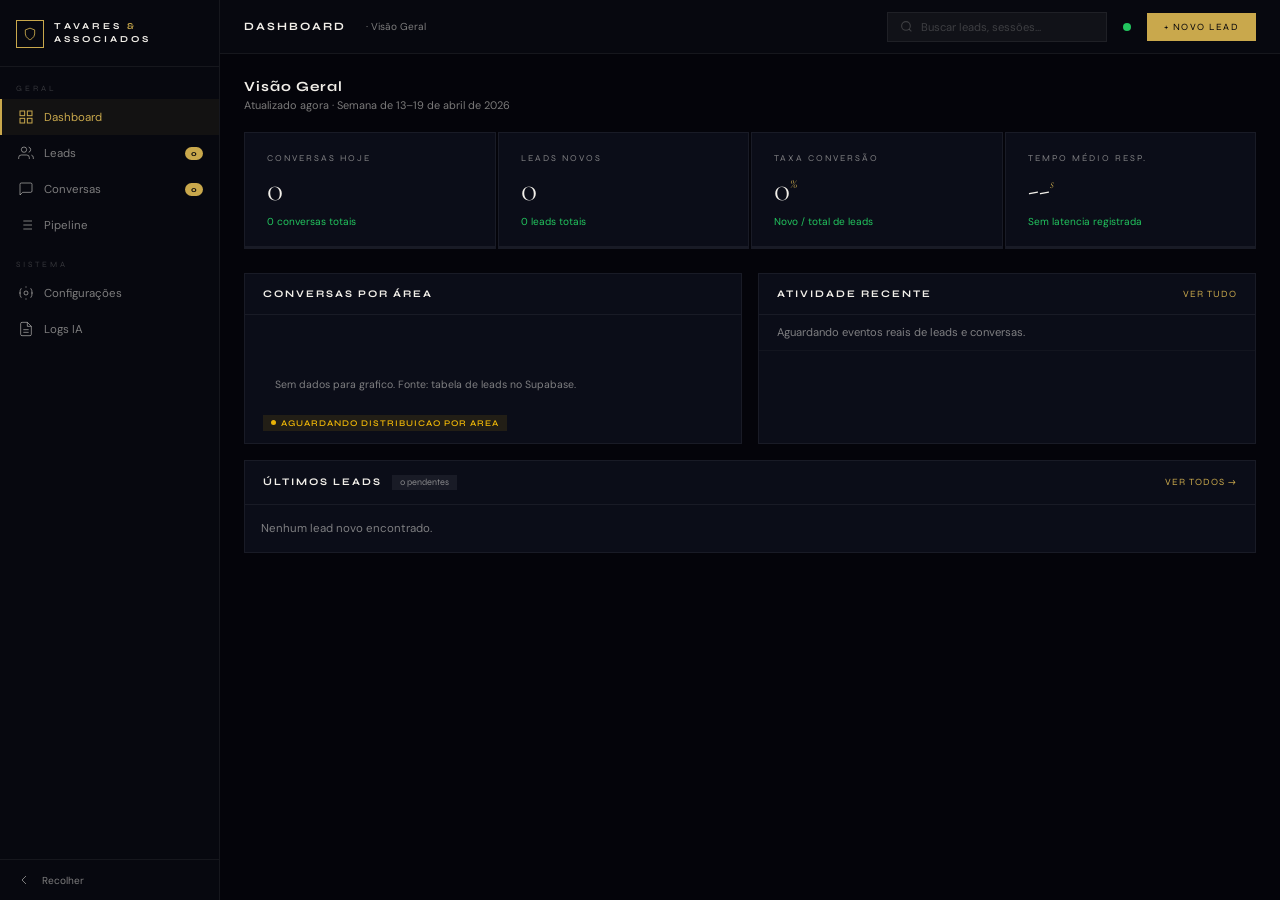
==== commit 69234563: "feat: separar css/js e integrar admin com dados reais" ====
--- a/admin/admin-dashboard.html
+++ b/admin/admin-dashboard.html
@@ -3,661 +3,9 @@
 <head>
 <meta charset="UTF-8">
 <meta name="viewport" content="width=device-width, initial-scale=1.0">
-<title>Admin — Ferreira & Associados</title>
+<title>Admin — Tavares & Associados</title>
 <link href="https://fonts.googleapis.com/css2?family=Syne:wght@400;600;700;800&family=DM+Sans:wght@300;400;500&family=Cormorant+Garamond:ital,wght@0,300;1,300&display=swap" rel="stylesheet">
-<style>
-*, *::before, *::after { margin: 0; padding: 0; box-sizing: border-box; }
-
-:root {
-  --gold: #c9a84c;
-  --gold-light: #e8c96a;
-  --gold-dim: rgba(201,168,76,0.15);
-  --black: #04040a;
-  --deep: #07080f;
-  --panel: #0b0d18;
-  --surface: #0f1120;
-  --border: rgba(255,255,255,0.06);
-  --border-gold: rgba(201,168,76,0.18);
-  --white: #f2efe9;
-  --white-dim: rgba(242,239,233,0.5);
-  --white-faint: rgba(242,239,233,0.2);
-  --green: #22c55e;
-  --red: #ef4444;
-  --yellow: #eab308;
-  --blue: #3b82f6;
-  --sidebar-w: 220px;
-}
-
-html, body { height: 100%; background: var(--black); color: var(--white); font-family: 'DM Sans', sans-serif; font-size: 14px; overflow: hidden; }
-
-/* ── LAYOUT ── */
-.app { display: flex; height: 100vh; }
-
-/* ── SIDEBAR ── */
-.sidebar {
-  width: var(--sidebar-w);
-  flex-shrink: 0;
-  background: var(--deep);
-  border-right: 1px solid var(--border);
-  display: flex;
-  flex-direction: column;
-  overflow: hidden;
-  transition: width 0.3s;
-  z-index: 50;
-}
-.sidebar.collapsed { width: 56px; }
-
-.sidebar-logo {
-  padding: 20px 16px 18px;
-  border-bottom: 1px solid var(--border);
-  display: flex;
-  align-items: center;
-  gap: 10px;
-  overflow: hidden;
-  white-space: nowrap;
-}
-.sidebar-logo-icon {
-  width: 28px; height: 28px; flex-shrink: 0;
-  border: 1px solid var(--gold);
-  display: flex; align-items: center; justify-content: center;
-}
-.sidebar-logo-text {
-  font-family: 'Syne', sans-serif;
-  font-size: 0.65rem;
-  letter-spacing: 3px;
-  text-transform: uppercase;
-  font-weight: 700;
-  line-height: 1.4;
-  opacity: 1;
-  transition: opacity 0.2s;
-}
-.sidebar-logo-text span { color: var(--gold); }
-.sidebar.collapsed .sidebar-logo-text { opacity: 0; pointer-events: none; }
-
-.sidebar-section-title {
-  padding: 16px 16px 6px;
-  font-size: 0.58rem;
-  letter-spacing: 3px;
-  text-transform: uppercase;
-  color: var(--white-faint);
-  font-family: 'Syne', sans-serif;
-  white-space: nowrap;
-  overflow: hidden;
-  transition: opacity 0.2s;
-}
-.sidebar.collapsed .sidebar-section-title { opacity: 0; }
-
-.nav-item {
-  display: flex;
-  align-items: center;
-  gap: 10px;
-  padding: 10px 16px;
-  cursor: pointer;
-  transition: background 0.2s, color 0.2s;
-  color: var(--white-dim);
-  user-select: none;
-  white-space: nowrap;
-  overflow: hidden;
-  position: relative;
-  border-left: 2px solid transparent;
-}
-.nav-item:hover { background: rgba(255,255,255,0.04); color: var(--white); }
-.nav-item.active {
-  color: var(--gold);
-  background: rgba(201,168,76,0.06);
-  border-left-color: var(--gold);
-}
-.nav-item svg { flex-shrink: 0; width: 16px; height: 16px; }
-.nav-item-label { font-size: 0.82rem; transition: opacity 0.2s; }
-.sidebar.collapsed .nav-item-label { opacity: 0; }
-.nav-badge {
-  margin-left: auto;
-  background: var(--gold);
-  color: var(--black);
-  font-family: 'Syne', sans-serif;
-  font-size: 0.55rem;
-  font-weight: 700;
-  padding: 2px 6px;
-  border-radius: 20px;
-  transition: opacity 0.2s;
-}
-.sidebar.collapsed .nav-badge { opacity: 0; }
-
-.sidebar-spacer { flex: 1; }
-
-.sidebar-toggle {
-  padding: 12px 16px;
-  border-top: 1px solid var(--border);
-  display: flex;
-  align-items: center;
-  gap: 10px;
-  cursor: pointer;
-  color: var(--white-dim);
-  transition: color 0.2s;
-  font-size: 0.75rem;
-}
-.sidebar-toggle:hover { color: var(--white); }
-.sidebar-toggle svg { flex-shrink: 0; transition: transform 0.3s; }
-.sidebar.collapsed .sidebar-toggle svg { transform: rotate(180deg); }
-.sidebar-toggle-label { transition: opacity 0.2s; }
-.sidebar.collapsed .sidebar-toggle-label { opacity: 0; }
-
-/* ── MAIN ── */
-.main { flex: 1; display: flex; flex-direction: column; overflow: hidden; }
-
-/* ── TOPBAR ── */
-.topbar {
-  height: 54px;
-  flex-shrink: 0;
-  background: var(--deep);
-  border-bottom: 1px solid var(--border);
-  display: flex;
-  align-items: center;
-  padding: 0 24px;
-  gap: 16px;
-}
-.topbar-title {
-  font-family: 'Syne', sans-serif;
-  font-size: 0.8rem;
-  letter-spacing: 2px;
-  text-transform: uppercase;
-  font-weight: 700;
-  color: var(--white);
-}
-.topbar-subtitle {
-  font-size: 0.72rem;
-  color: var(--white-dim);
-  margin-left: 4px;
-}
-.topbar-spacer { flex: 1; }
-.topbar-search {
-  display: flex;
-  align-items: center;
-  gap: 8px;
-  background: rgba(255,255,255,0.04);
-  border: 1px solid var(--border);
-  padding: 7px 12px;
-  width: 220px;
-}
-.topbar-search input {
-  background: none;
-  border: none;
-  outline: none;
-  color: var(--white);
-  font-family: 'DM Sans', sans-serif;
-  font-size: 0.8rem;
-  width: 100%;
-}
-.topbar-search input::placeholder { color: var(--white-faint); }
-.topbar-search svg { color: var(--white-faint); flex-shrink: 0; }
-.topbar-btn {
-  padding: 7px 16px;
-  border: 1px solid var(--border-gold);
-  background: none;
-  color: var(--gold);
-  font-family: 'Syne', sans-serif;
-  font-size: 0.68rem;
-  letter-spacing: 1.5px;
-  text-transform: uppercase;
-  cursor: pointer;
-  transition: background 0.2s;
-}
-.topbar-btn:hover { background: var(--gold-dim); }
-.topbar-btn.primary { background: var(--gold); color: var(--black); border-color: var(--gold); }
-.topbar-btn.primary:hover { background: var(--gold-light); }
-.topbar-dot {
-  width: 8px; height: 8px;
-  background: var(--green);
-  border-radius: 50%;
-  animation: pulse-green 2s infinite;
-}
-@keyframes pulse-green { 0%,100%{opacity:1} 50%{opacity:.4} }
-
-/* ── CONTENT ── */
-.content {
-  flex: 1;
-  overflow-y: auto;
-  scrollbar-width: thin;
-  scrollbar-color: rgba(201,168,76,0.2) transparent;
-}
-.view { display: none; padding: 24px; }
-.view.active { display: block; }
-
-/* ── GRID DE STATS ── */
-.stats-row {
-  display: grid;
-  grid-template-columns: repeat(4, 1fr);
-  gap: 2px;
-  margin-bottom: 24px;
-}
-.stat-card {
-  background: var(--panel);
-  border: 1px solid var(--border);
-  padding: 20px 22px;
-  position: relative;
-}
-.stat-card-label {
-  font-size: 0.64rem;
-  letter-spacing: 2px;
-  text-transform: uppercase;
-  color: var(--white-dim);
-  font-family: 'Syne', sans-serif;
-  margin-bottom: 10px;
-}
-.stat-card-value {
-  font-family: 'Cormorant Garamond', serif;
-  font-size: 2.4rem;
-  font-weight: 300;
-  color: var(--white);
-  line-height: 1;
-}
-.stat-card-value sup { font-size: 1rem; color: var(--gold); font-style: italic; }
-.stat-card-delta {
-  margin-top: 8px;
-  font-size: 0.72rem;
-  display: flex;
-  align-items: center;
-  gap: 4px;
-}
-.delta-up { color: var(--green); }
-.delta-down { color: var(--red); }
-.stat-card-bar {
-  position: absolute;
-  bottom: 0; left: 0; right: 0;
-  height: 2px;
-  background: var(--border);
-}
-.stat-card-bar-fill {
-  height: 100%;
-  background: var(--gold);
-  transition: width 1s ease;
-}
-
-/* ── GRID PRINCIPAL ── */
-.grid-2 { display: grid; grid-template-columns: 1fr 1fr; gap: 16px; margin-bottom: 16px; }
-.grid-3 { display: grid; grid-template-columns: 1.6fr 1fr; gap: 16px; }
-
-/* ── CARD ── */
-.card {
-  background: var(--panel);
-  border: 1px solid var(--border);
-}
-.card-header {
-  padding: 14px 18px;
-  border-bottom: 1px solid var(--border);
-  display: flex;
-  align-items: center;
-  gap: 10px;
-}
-.card-title {
-  font-family: 'Syne', sans-serif;
-  font-size: 0.72rem;
-  letter-spacing: 2px;
-  text-transform: uppercase;
-  font-weight: 700;
-  color: var(--white);
-}
-.card-count {
-  background: rgba(255,255,255,0.06);
-  padding: 2px 8px;
-  font-size: 0.65rem;
-  color: var(--white-dim);
-  font-family: 'Syne', sans-serif;
-}
-.card-action {
-  margin-left: auto;
-  font-size: 0.68rem;
-  color: var(--gold);
-  cursor: pointer;
-  font-family: 'Syne', sans-serif;
-  letter-spacing: 1px;
-  text-transform: uppercase;
-  background: none; border: none;
-  transition: opacity 0.2s;
-}
-.card-action:hover { opacity: 0.7; }
-
-/* ── TABLE ── */
-.table-wrap { overflow-x: auto; }
-table { width: 100%; border-collapse: collapse; }
-thead th {
-  padding: 10px 16px;
-  text-align: left;
-  font-family: 'Syne', sans-serif;
-  font-size: 0.6rem;
-  letter-spacing: 2px;
-  text-transform: uppercase;
-  color: var(--white-faint);
-  font-weight: 600;
-  border-bottom: 1px solid var(--border);
-  white-space: nowrap;
-}
-tbody tr { border-bottom: 1px solid rgba(255,255,255,0.03); transition: background 0.15s; }
-tbody tr:hover { background: rgba(255,255,255,0.03); }
-tbody tr:last-child { border-bottom: none; }
-tbody td { padding: 11px 16px; font-size: 0.82rem; color: var(--white-dim); white-space: nowrap; }
-tbody td:first-child { color: var(--white); }
-.td-mono { font-family: monospace; font-size: 0.75rem; color: var(--white-faint); }
-
-/* ── BADGES ── */
-.badge {
-  display: inline-flex;
-  align-items: center;
-  gap: 5px;
-  padding: 3px 8px;
-  font-size: 0.62rem;
-  font-family: 'Syne', sans-serif;
-  letter-spacing: 1px;
-  text-transform: uppercase;
-  font-weight: 600;
-}
-.badge-dot { width: 5px; height: 5px; border-radius: 50%; flex-shrink: 0; }
-.badge-green  { background: rgba(34,197,94,0.1);  color: var(--green);  }
-.badge-green  .badge-dot { background: var(--green); }
-.badge-red    { background: rgba(239,68,68,0.1);  color: var(--red);    }
-.badge-red    .badge-dot { background: var(--red); }
-.badge-yellow { background: rgba(234,179,8,0.1);  color: var(--yellow); }
-.badge-yellow .badge-dot { background: var(--yellow); }
-.badge-blue   { background: rgba(59,130,246,0.1); color: var(--blue);   }
-.badge-blue   .badge-dot { background: var(--blue); }
-.badge-gold   { background: rgba(201,168,76,0.1); color: var(--gold);   }
-.badge-gold   .badge-dot { background: var(--gold); }
-
-/* ── ÁREA BADGE ── */
-.area-pill {
-  padding: 2px 8px;
-  font-size: 0.62rem;
-  font-family: 'Syne', sans-serif;
-  letter-spacing: 1px;
-  text-transform: uppercase;
-  border: 1px solid var(--border);
-  color: var(--white-dim);
-}
-
-/* ── MINI CHART ── */
-.sparkline { display: flex; align-items: flex-end; gap: 3px; height: 36px; padding: 8px 18px 12px; }
-.spark-bar { flex: 1; border-radius: 1px 1px 0 0; transition: height 0.6s ease; }
-
-/* ── CONVERSATIONS ── */
-.conv-list { }
-.conv-item {
-  padding: 14px 18px;
-  border-bottom: 1px solid var(--border);
-  cursor: pointer;
-  transition: background 0.15s;
-  display: flex;
-  gap: 12px;
-  align-items: flex-start;
-}
-.conv-item:hover { background: rgba(255,255,255,0.03); }
-.conv-item.selected { background: rgba(201,168,76,0.05); border-left: 2px solid var(--gold); }
-.conv-avatar {
-  width: 32px; height: 32px; flex-shrink: 0;
-  background: linear-gradient(135deg, rgba(201,168,76,0.2), rgba(201,168,76,0.05));
-  border: 1px solid var(--border-gold);
-  display: flex; align-items: center; justify-content: center;
-  font-family: 'Cormorant Garamond', serif;
-  font-size: 0.9rem; color: var(--gold); font-style: italic;
-}
-.conv-body { flex: 1; min-width: 0; }
-.conv-name { font-size: 0.82rem; color: var(--white); font-weight: 500; margin-bottom: 3px; }
-.conv-preview { font-size: 0.75rem; color: var(--white-dim); overflow: hidden; text-overflow: ellipsis; white-space: nowrap; }
-.conv-meta { display: flex; flex-direction: column; align-items: flex-end; gap: 4px; flex-shrink: 0; }
-.conv-time { font-size: 0.65rem; color: var(--white-faint); }
-.conv-unread { width: 16px; height: 16px; background: var(--gold); border-radius: 50%; display: flex; align-items: center; justify-content: center; font-size: 0.55rem; color: var(--black); font-family: 'Syne', sans-serif; font-weight: 700; }
-
-/* ── CHAT PANEL ── */
-.chat-panel { display: flex; flex-direction: column; height: 480px; }
-.chat-panel-header {
-  padding: 14px 18px;
-  border-bottom: 1px solid var(--border);
-  display: flex; align-items: center; gap: 12px;
-}
-.chat-panel-messages {
-  flex: 1;
-  overflow-y: auto;
-  padding: 16px;
-  display: flex;
-  flex-direction: column;
-  gap: 12px;
-  scrollbar-width: thin;
-  scrollbar-color: rgba(201,168,76,0.15) transparent;
-}
-.cp-msg { max-width: 80%; }
-.cp-msg.bot { align-self: flex-start; }
-.cp-msg.user { align-self: flex-end; }
-.cp-bubble {
-  padding: 9px 13px;
-  font-size: 0.8rem;
-  line-height: 1.55;
-}
-.cp-msg.bot .cp-bubble { background: rgba(255,255,255,0.05); border: 1px solid var(--border); }
-.cp-msg.user .cp-bubble { background: rgba(201,168,76,0.1); border: 1px solid var(--border-gold); }
-.cp-time { font-size: 0.6rem; color: var(--white-faint); margin-top: 4px; padding: 0 3px; }
-.cp-msg.user .cp-time { text-align: right; }
-.chat-panel-footer {
-  padding: 12px 16px;
-  border-top: 1px solid var(--border);
-  display: flex; gap: 8px; align-items: center;
-}
-.chat-reply-input {
-  flex: 1;
-  background: rgba(255,255,255,0.04);
-  border: 1px solid var(--border);
-  padding: 8px 12px;
-  color: var(--white);
-  font-family: 'DM Sans', sans-serif;
-  font-size: 0.8rem;
-  outline: none;
-}
-.chat-reply-input:focus { border-color: var(--border-gold); }
-.chat-reply-input::placeholder { color: var(--white-faint); }
-.chat-send-btn {
-  padding: 8px 14px;
-  background: var(--gold);
-  border: none;
-  color: var(--black);
-  font-family: 'Syne', sans-serif;
-  font-size: 0.65rem;
-  letter-spacing: 1.5px;
-  text-transform: uppercase;
-  font-weight: 700;
-  cursor: pointer;
-  transition: background 0.2s;
-}
-.chat-send-btn:hover { background: var(--gold-light); }
-
-/* ── LEAD DETAIL ── */
-.lead-detail { padding: 18px; }
-.ld-row { display: flex; gap: 8px; margin-bottom: 8px; align-items: flex-start; }
-.ld-label { font-size: 0.62rem; letter-spacing: 2px; text-transform: uppercase; color: var(--white-faint); font-family: 'Syne', sans-serif; min-width: 90px; padding-top: 1px; }
-.ld-value { font-size: 0.82rem; color: var(--white); }
-.ld-divider { height: 1px; background: var(--border); margin: 14px 0; }
-.ld-actions { display: flex; gap: 8px; flex-wrap: wrap; }
-.ld-btn {
-  padding: 7px 14px;
-  border: 1px solid var(--border);
-  background: none;
-  color: var(--white-dim);
-  font-family: 'Syne', sans-serif;
-  font-size: 0.62rem;
-  letter-spacing: 1.5px;
-  text-transform: uppercase;
-  cursor: pointer;
-  transition: all 0.2s;
-}
-.ld-btn:hover { border-color: var(--gold); color: var(--gold); }
-.ld-btn.primary { background: var(--gold); border-color: var(--gold); color: var(--black); }
-.ld-btn.primary:hover { background: var(--gold-light); }
-
-/* ── PIPELINE ── */
-.pipeline { display: flex; gap: 2px; padding: 18px; overflow-x: auto; }
-.pipeline-col { min-width: 200px; flex: 1; }
-.pipeline-col-header {
-  padding: 10px 12px;
-  background: rgba(255,255,255,0.03);
-  border: 1px solid var(--border);
-  margin-bottom: 8px;
-  display: flex; align-items: center; justify-content: space-between;
-}
-.pipeline-col-name {
-  font-family: 'Syne', sans-serif;
-  font-size: 0.65rem;
-  letter-spacing: 2px;
-  text-transform: uppercase;
-  color: var(--white-dim);
-}
-.pipeline-col-count {
-  font-size: 0.65rem;
-  color: var(--white-faint);
-  background: rgba(255,255,255,0.06);
-  padding: 1px 6px;
-}
-.pipeline-card {
-  background: rgba(255,255,255,0.03);
-  border: 1px solid var(--border);
-  border-left: 2px solid var(--gold);
-  padding: 10px 12px;
-  margin-bottom: 6px;
-  cursor: pointer;
-  transition: background 0.15s;
-}
-.pipeline-card:hover { background: rgba(255,255,255,0.05); }
-.pipeline-card-name { font-size: 0.8rem; color: var(--white); margin-bottom: 4px; }
-.pipeline-card-area { font-size: 0.68rem; color: var(--white-dim); margin-bottom: 8px; }
-.pipeline-card-footer { display: flex; justify-content: space-between; align-items: center; }
-.pipeline-card-date { font-size: 0.62rem; color: var(--white-faint); }
-
-/* ── SETTINGS ── */
-.settings-grid { display: grid; grid-template-columns: 1fr 1fr; gap: 16px; }
-.settings-section { margin-bottom: 20px; }
-.settings-section-title {
-  font-family: 'Syne', sans-serif;
-  font-size: 0.65rem;
-  letter-spacing: 3px;
-  text-transform: uppercase;
-  color: var(--white-dim);
-  margin-bottom: 12px;
-  padding-bottom: 8px;
-  border-bottom: 1px solid var(--border);
-}
-.settings-row {
-  padding: 12px 0;
-  border-bottom: 1px solid rgba(255,255,255,0.03);
-  display: flex;
-  align-items: flex-start;
-  gap: 16px;
-}
-.settings-row:last-child { border-bottom: none; }
-.settings-info { flex: 1; }
-.settings-label { font-size: 0.82rem; color: var(--white); margin-bottom: 3px; }
-.settings-desc { font-size: 0.72rem; color: var(--white-dim); line-height: 1.5; }
-.settings-control { flex-shrink: 0; display: flex; align-items: center; }
-.toggle {
-  width: 36px; height: 20px;
-  background: rgba(255,255,255,0.1);
-  border-radius: 20px;
-  cursor: pointer;
-  position: relative;
-  transition: background 0.3s;
-}
-.toggle.on { background: var(--gold); }
-.toggle::after {
-  content: '';
-  position: absolute; top: 2px; left: 2px;
-  width: 16px; height: 16px;
-  background: var(--white);
-  border-radius: 50%;
-  transition: transform 0.3s;
-}
-.toggle.on::after { transform: translateX(16px); }
-.settings-input {
-  background: rgba(255,255,255,0.04);
-  border: 1px solid var(--border);
-  padding: 7px 12px;
-  color: var(--white);
-  font-family: 'DM Sans', sans-serif;
-  font-size: 0.8rem;
-  outline: none;
-  width: 100%;
-}
-.settings-input:focus { border-color: var(--border-gold); }
-.settings-input::placeholder { color: var(--white-faint); }
-.settings-save {
-  margin-top: 16px;
-  padding: 9px 24px;
-  background: var(--gold);
-  border: none;
-  color: var(--black);
-  font-family: 'Syne', sans-serif;
-  font-size: 0.68rem;
-  letter-spacing: 2px;
-  text-transform: uppercase;
-  font-weight: 700;
-  cursor: pointer;
-  transition: background 0.2s;
-}
-.settings-save:hover { background: var(--gold-light); }
-
-/* ── ACTIVITY FEED ── */
-.activity-item {
-  padding: 10px 18px;
-  border-bottom: 1px solid rgba(255,255,255,0.03);
-  display: flex;
-  gap: 12px;
-  align-items: flex-start;
-}
-.activity-dot {
-  width: 7px; height: 7px;
-  border-radius: 50%;
-  margin-top: 5px;
-  flex-shrink: 0;
-}
-.activity-body { flex: 1; }
-.activity-text { font-size: 0.8rem; color: var(--white-dim); line-height: 1.4; }
-.activity-text strong { color: var(--white); font-weight: 500; }
-.activity-time { font-size: 0.65rem; color: var(--white-faint); margin-top: 3px; }
-
-/* ── CHART ── */
-.bar-chart { padding: 12px 18px; display: flex; align-items: flex-end; gap: 4px; height: 100px; }
-.bar-group { flex: 1; display: flex; flex-direction: column; align-items: center; gap: 4px; }
-.bar { width: 100%; transition: height 0.6s ease; border-radius: 1px 1px 0 0; }
-.bar-label { font-size: 0.55rem; color: var(--white-faint); font-family: 'Syne', sans-serif; text-transform: uppercase; letter-spacing: 1px; }
-
-/* ── PAGE HEADER ── */
-.page-header { margin-bottom: 20px; }
-.page-header h1 { font-family: 'Syne', sans-serif; font-size: 1rem; font-weight: 700; color: var(--white); letter-spacing: 1px; }
-.page-header p { font-size: 0.78rem; color: var(--white-dim); margin-top: 3px; }
-
-/* ── RESPONSIVE MOBILE ── */
-@media (max-width: 768px) {
-  .sidebar { position: fixed; height: 100%; z-index: 100; transform: translateX(-100%); transition: transform 0.3s; }
-  .sidebar.mobile-open { transform: translateX(0); width: var(--sidebar-w); }
-  .sidebar.collapsed { width: var(--sidebar-w); transform: translateX(-100%); }
-  .stats-row { grid-template-columns: 1fr 1fr; }
-  .grid-2, .grid-3 { grid-template-columns: 1fr; }
-  .settings-grid { grid-template-columns: 1fr; }
-  .pipeline { flex-direction: column; }
-  .mobile-menu-btn { display: flex !important; }
-}
-.mobile-menu-btn {
-  display: none;
-  align-items: center;
-  justify-content: center;
-  width: 32px; height: 32px;
-  background: none;
-  border: 1px solid var(--border);
-  color: var(--white-dim);
-  cursor: pointer;
-}
-.mobile-overlay {
-  display: none;
-  position: fixed; inset: 0;
-  background: rgba(0,0,0,0.5);
-  z-index: 99;
-}
-.mobile-overlay.active { display: block; }
-</style>
+<link rel="stylesheet" href="../styles/admin.css">
 </head>
 <body>
 
@@ -671,7 +19,7 @@
       <div class="sidebar-logo-icon">
         <svg width="14" height="14" viewBox="0 0 24 24" fill="none" stroke="#c9a84c" stroke-width="1.5"><path d="M12 22s8-4 8-10V5l-8-3-8 3v7c0 6 8 10 8 10z"/></svg>
       </div>
-      <div class="sidebar-logo-text">FERREIRA <span>&</span><br>ASSOCIADOS</div>
+      <div class="sidebar-logo-text">TAVARES <span>&</span><br>ASSOCIADOS</div>
     </div>
 
     <div class="sidebar-section-title">Geral</div>
@@ -744,27 +92,27 @@
         <div class="stats-row">
           <div class="stat-card">
             <div class="stat-card-label">Conversas Hoje</div>
-            <div class="stat-card-value">24</div>
-            <div class="stat-card-delta delta-up">↑ +8 vs ontem</div>
-            <div class="stat-card-bar"><div class="stat-card-bar-fill" style="width:68%"></div></div>
+            <div class="stat-card-value" id="stat-conversas-hoje">0</div>
+            <div class="stat-card-delta delta-up" id="stat-conversas-delta">Fonte: conversas reais</div>
+            <div class="stat-card-bar"><div class="stat-card-bar-fill" id="stat-conversas-fill" style="width:0%"></div></div>
           </div>
           <div class="stat-card">
             <div class="stat-card-label">Leads Novos</div>
-            <div class="stat-card-value">7</div>
-            <div class="stat-card-delta delta-up">↑ +3 esta semana</div>
-            <div class="stat-card-bar"><div class="stat-card-bar-fill" style="width:45%"></div></div>
+            <div class="stat-card-value" id="stat-leads-novos">0</div>
+            <div class="stat-card-delta delta-up" id="stat-leads-delta">Fonte: Supabase leads</div>
+            <div class="stat-card-bar"><div class="stat-card-bar-fill" id="stat-leads-fill" style="width:0%"></div></div>
           </div>
           <div class="stat-card">
             <div class="stat-card-label">Taxa Conversão</div>
-            <div class="stat-card-value">29<sup>%</sup></div>
-            <div class="stat-card-delta delta-up">↑ +4% vs mês ant.</div>
-            <div class="stat-card-bar"><div class="stat-card-bar-fill" style="width:29%"></div></div>
+            <div class="stat-card-value" id="stat-taxa-conversao">0<sup>%</sup></div>
+            <div class="stat-card-delta delta-up" id="stat-taxa-delta">Novo / total de leads</div>
+            <div class="stat-card-bar"><div class="stat-card-bar-fill" id="stat-taxa-fill" style="width:0%"></div></div>
           </div>
           <div class="stat-card">
             <div class="stat-card-label">Tempo Médio Resp.</div>
-            <div class="stat-card-value">1<sup>s</sup></div>
-            <div class="stat-card-delta delta-up">↓ IA em tempo real</div>
-            <div class="stat-card-bar"><div class="stat-card-bar-fill" style="width:95%"></div></div>
+            <div class="stat-card-value" id="stat-tempo-medio">--<sup>s</sup></div>
+            <div class="stat-card-delta delta-up" id="stat-tempo-delta">Fonte: logs reais</div>
+            <div class="stat-card-bar"><div class="stat-card-bar-fill" id="stat-tempo-fill" style="width:0%"></div></div>
           </div>
         </div>
 
@@ -774,13 +122,7 @@
               <span class="card-title">Conversas por Área</span>
             </div>
             <div class="bar-chart" id="bar-chart"></div>
-            <div style="display:flex;gap:4px;padding:0 18px 12px;flex-wrap:wrap">
-              <span class="badge badge-gold"><span class="badge-dot"></span>Empresarial 34%</span>
-              <span class="badge badge-blue"><span class="badge-dot"></span>Tributário 28%</span>
-              <span class="badge badge-green"><span class="badge-dot"></span>Trabalhista 18%</span>
-              <span class="badge badge-yellow"><span class="badge-dot"></span>Família 12%</span>
-              <span class="badge badge-red"><span class="badge-dot"></span>Outros 8%</span>
-            </div>
+            <div id="area-distribution-legend" style="display:flex;gap:4px;padding:0 18px 12px;flex-wrap:wrap"></div>
           </div>
 
           <div class="card">
@@ -848,7 +190,7 @@
           <div class="card" style="overflow:hidden">
             <div class="card-header">
               <span class="card-title">Sessões</span>
-              <span class="card-count">24 hoje</span>
+              <span class="card-count" id="conv-count-header">0 hoje</span>
             </div>
             <div class="conv-list" id="conv-list"></div>
           </div>
@@ -944,7 +286,7 @@
                   <div class="settings-desc">Recebe alertas de urgência 24h</div>
                 </div>
               </div>
-              <input type="email" class="settings-input" placeholder="plantao@ferreiraadv.com.br" style="margin-bottom:16px">
+              <input type="email" class="settings-input" placeholder="plantao@tavaresadv.com.br" style="margin-bottom:16px">
               <button class="settings-save">Salvar Configurações</button>
             </div>
           </div>
@@ -1023,301 +365,9 @@
   </div><!-- /main -->
 </div><!-- /app -->
 
-<script>
-// ── DADOS MOCK ──────────────────────────────────────────────
-const AREAS = ['empresarial','tributario','trabalhista','familia','compliance'];
-const STATUS = ['novo','contatado','qualificado','perdido'];
-const NOMES = ['Ana Paula Ferreira','Carlos Eduardo Ramos','Mariana Souza','João Batista Lima','Fernanda Costa','Roberto Alves','Patrícia Mendes','Diego Carvalho','Luciana Torres','Rafael Pereira','Camila Rocha','André Nascimento'];
-const INTENCOES = ['agendamento','tributario','trabalhista','familia','empresarial','compliance','geral'];
-
-function rnd(arr) { return arr[Math.floor(Math.random() * arr.length)]; }
-function rndInt(a,b) { return Math.floor(Math.random()*(b-a+1))+a; }
-function daysAgo(n) {
-  const d = new Date(); d.setDate(d.getDate()-n);
-  return d.toLocaleDateString('pt-BR');
-}
-function timeAgo(mins) {
-  if (mins < 60) return `há ${mins} min`;
-  if (mins < 1440) return `há ${Math.floor(mins/60)}h`;
-  return `há ${Math.floor(mins/1440)}d`;
-}
-
-const leads = Array.from({length: 18}, (_, i) => ({
-  id: `L${String(i+1).padStart(3,'0')}`,
-  nome: NOMES[i % NOMES.length],
-  area: rnd(AREAS),
-  status: i < 7 ? 'novo' : rnd(['contatado','qualificado','perdido']),
-  data: daysAgo(rndInt(0,14)),
-  origem: 'Chat IA',
-  tokens: rndInt(180, 640),
-  msgs: rndInt(3, 12)
-}));
-
-const conversas = Array.from({length: 24}, (_, i) => {
-  const nome = NOMES[i % NOMES.length];
-  const area = rnd(AREAS);
-  return {
-    id: `sess_${Math.random().toString(36).substr(2,8)}`,
-    nome,
-    area,
-    preview: `Tenho uma questão sobre ${area} que preciso resolver...`,
-    time: rndInt(2, 1440),
-    unread: i < 3 ? rndInt(1,3) : 0,
-    msgs: [
-      { role: 'bot', text: `Olá ${nome.split(' ')[0]}! Sou o assistente jurídico da Ferreira & Associados. Como posso ajudar?`, time: '14:30' },
-      { role: 'user', text: `Preciso de ajuda com uma questão de ${area}`, time: '14:31' },
-      { role: 'bot', text: `Entendido. Nossa equipe especializada em ${area} pode auxiliá-lo. Gostaria de agendar uma consulta inicial?`, time: '14:31' },
-      { role: 'user', text: 'Sim, como funciona?', time: '14:32' },
-      { role: 'bot', text: 'Ótimo! Para agendar, preciso do seu nome completo, preferência de horário (manhã ou tarde) e se seria presencial ou online.', time: '14:32' },
-    ]
-  };
-});
-
-const logsIA = Array.from({length: 40}, (_, i) => ({
-  id: `log_${i+1}`,
-  sessao: `sess_${Math.random().toString(36).substr(2,6)}`,
-  intencao: rnd(INTENCOES),
-  tokens: rndInt(120, 820),
-  rag: Math.random() > 0.4,
-  latencia: `${rndInt(400, 1800)}ms`,
-  timestamp: new Date(Date.now() - rndInt(0, 86400000) * 3).toLocaleString('pt-BR')
-}));
-
-// ── BADGES ──
-function statusBadge(s) {
-  const m = { novo:'badge-gold', contatado:'badge-blue', qualificado:'badge-green', perdido:'badge-red' };
-  return `<span class="badge ${m[s]||'badge-gold'}"><span class="badge-dot"></span>${s}</span>`;
-}
-function areaBadge(a) {
-  return `<span class="area-pill">${a}</span>`;
-}
-
-// ── LEADS TABLE ──
-function renderLeadsTable() {
-  const filterArea = document.getElementById('filter-area')?.value || '';
-  const filterStatus = document.getElementById('filter-status')?.value || '';
-  const data = leads.filter(l =>
-    (!filterArea || l.area === filterArea) &&
-    (!filterStatus || l.status === filterStatus)
-  );
-  document.getElementById('leads-full-count').textContent = `${data.length} registros`;
-
-  const tbl = document.getElementById('leads-table-full');
-  if (!tbl) return;
-  tbl.innerHTML = `
-    <thead><tr>
-      <th>ID</th><th>Nome</th><th>Área</th><th>Status</th>
-      <th>Data</th><th>Msgs</th><th>Origem</th><th>Ações</th>
-    </tr></thead>
-    <tbody>${data.map(l => `
-      <tr>
-        <td class="td-mono">${l.id}</td>
-        <td>${l.nome}</td>
-        <td>${areaBadge(l.area)}</td>
-        <td>${statusBadge(l.status)}</td>
-        <td>${l.data}</td>
-        <td>${l.msgs}</td>
-        <td style="color:var(--white-faint)">${l.origem}</td>
-        <td>
-          <div style="display:flex;gap:6px">
-            <button class="ld-btn" style="padding:4px 10px;font-size:0.58rem">Ver</button>
-            <button class="ld-btn primary" style="padding:4px 10px;font-size:0.58rem">Contatar</button>
-          </div>
-        </td>
-      </tr>`).join('')}
-    </tbody>`;
-}
-
-function renderLeadsMini() {
-  const data = leads.filter(l => l.status === 'novo').slice(0, 5);
-  const tbl = document.getElementById('leads-table-mini');
-  if (!tbl) return;
-  tbl.innerHTML = `
-    <thead><tr><th>Nome</th><th>Área</th><th>Status</th><th>Data</th><th>Msgs</th></tr></thead>
-    <tbody>${data.map(l => `
-      <tr>
-        <td>${l.nome}</td>
-        <td>${areaBadge(l.area)}</td>
-        <td>${statusBadge(l.status)}</td>
-        <td>${l.data}</td>
-        <td>${l.msgs}</td>
-      </tr>`).join('')}
-    </tbody>`;
-}
-
-// ── CONVERSAS ──
-function renderConvList() {
-  const list = document.getElementById('conv-list');
-  if (!list) return;
-  list.innerHTML = conversas.slice(0, 16).map((c, i) => `
-    <div class="conv-item ${i===0?'selected':''}" onclick="selectConv(${i}, this)">
-      <div class="conv-avatar">${c.nome[0]}</div>
-      <div class="conv-body">
-        <div class="conv-name">${c.nome}</div>
-        <div class="conv-preview">${c.preview}</div>
-      </div>
-      <div class="conv-meta">
-        <div class="conv-time">${timeAgo(c.time)}</div>
-        ${c.unread ? `<div class="conv-unread">${c.unread}</div>` : ''}
-      </div>
-    </div>`).join('');
-  selectConv(0, list.querySelector('.conv-item'));
-}
-
-function selectConv(i, el) {
-  document.querySelectorAll('.conv-item').forEach(e => e.classList.remove('selected'));
-  el.classList.add('selected');
-  const c = conversas[i];
-  const badge = c.unread ? '' : '';
-  document.getElementById('conv-detail-title').textContent = c.nome;
-  document.getElementById('conv-detail-body').innerHTML = `
-    <div style="display:flex;gap:8px;margin-bottom:12px;flex-wrap:wrap">
-      ${areaBadge(c.area)}
-      <span class="badge badge-green"><span class="badge-dot"></span>Encerrada</span>
-      <span style="font-size:0.68rem;color:var(--white-faint)">${c.id}</span>
-    </div>
-    <div class="chat-panel">
-      <div class="chat-panel-messages">${c.msgs.map(m => `
-        <div class="cp-msg ${m.role}">
-          <div class="cp-bubble">${m.text}</div>
-          <div class="cp-time">${m.time}</div>
-        </div>`).join('')}
-      </div>
-      <div class="chat-panel-footer">
-        <input class="chat-reply-input" placeholder="Responder manualmente...">
-        <button class="chat-send-btn">Enviar</button>
-      </div>
-    </div>`;
-}
-
-// ── PIPELINE ──
-function renderPipeline() {
-  const cols = [
-    { name: 'Novo', status: 'novo', color: 'var(--gold)' },
-    { name: 'Contatado', status: 'contatado', color: 'var(--blue)' },
-    { name: 'Qualificado', status: 'qualificado', color: 'var(--green)' },
-    { name: 'Perdido', status: 'perdido', color: 'var(--red)' }
-  ];
-  const board = document.getElementById('pipeline-board');
-  if (!board) return;
-  board.innerHTML = cols.map(col => {
-    const items = leads.filter(l => l.status === col.status);
-    return `<div class="pipeline-col">
-      <div class="pipeline-col-header">
-        <span class="pipeline-col-name" style="color:${col.color}">${col.name}</span>
-        <span class="pipeline-col-count">${items.length}</span>
-      </div>
-      ${items.map(l => `
-        <div class="pipeline-card" style="border-left-color:${col.color}">
-          <div class="pipeline-card-name">${l.nome}</div>
-          <div class="pipeline-card-area">${l.area}</div>
-          <div class="pipeline-card-footer">
-            <span class="pipeline-card-date">${l.data}</span>
-            <span style="font-size:0.65rem;color:var(--white-faint)">${l.msgs} msgs</span>
-          </div>
-        </div>`).join('')}
-    </div>`;
-  }).join('');
-}
-
-// ── LOGS ──
-function renderLogs() {
-  const tbl = document.getElementById('logs-table');
-  if (!tbl) return;
-  document.getElementById('logs-count').textContent = `${logsIA.length} entradas`;
-  tbl.innerHTML = `
-    <thead><tr>
-      <th>Sessão</th><th>Intenção</th><th>Tokens</th><th>RAG</th><th>Latência</th><th>Timestamp</th>
-    </tr></thead>
-    <tbody>${logsIA.map(l => `
-      <tr>
-        <td class="td-mono">${l.sessao}</td>
-        <td>${areaBadge(l.intencao)}</td>
-        <td style="font-variant-numeric:tabular-nums">${l.tokens}</td>
-        <td>${l.rag ? '<span class="badge badge-green"><span class="badge-dot"></span>Sim</span>' : '<span class="badge badge-red"><span class="badge-dot"></span>Não</span>'}</td>
-        <td style="color:var(--white-faint)">${l.latencia}</td>
-        <td style="color:var(--white-faint);font-size:0.72rem">${l.timestamp}</td>
-      </tr>`).join('')}
-    </tbody>`;
-}
-
-// ── ACTIVITY FEED ──
-const activities = [
-  { color: 'var(--green)',  text: '<strong>Ana Paula Ferreira</strong> solicitou agendamento — área tributária', time: '3 min' },
-  { color: 'var(--gold)',   text: 'Novo lead captado: <strong>Carlos Eduardo Ramos</strong> (empresarial)', time: '12 min' },
-  { color: 'var(--blue)',   text: 'Conversa encerrada com <strong>Mariana Souza</strong> — 6 mensagens trocadas', time: '28 min' },
-  { color: 'var(--yellow)', text: 'Urgência detectada — notificação enviada ao plantão', time: '1h' },
-  { color: 'var(--green)',  text: 'Lead <strong>João Lima</strong> marcado como qualificado', time: '2h' },
-  { color: 'var(--white-faint)', text: '38 conversas processadas pela IA hoje', time: '4h' },
-];
-function renderActivity() {
-  const feed = document.getElementById('activity-feed');
-  if (!feed) return;
-  feed.innerHTML = activities.map(a => `
-    <div class="activity-item">
-      <div class="activity-dot" style="background:${a.color}"></div>
-      <div class="activity-body">
-        <div class="activity-text">${a.text}</div>
-        <div class="activity-time">${a.time} atrás</div>
-      </div>
-    </div>`).join('');
-}
-
-// ── BAR CHART ──
-function renderBarChart() {
-  const el = document.getElementById('bar-chart');
-  if (!el) return;
-  const data = [
-    { label: 'Emp', h: 72, color: 'var(--gold)' },
-    { label: 'Trib', h: 58, color: 'var(--blue)' },
-    { label: 'Trab', h: 38, color: 'var(--green)' },
-    { label: 'Fam', h: 25, color: 'var(--yellow)' },
-    { label: 'Comp', h: 16, color: 'rgba(255,255,255,0.15)' },
-  ];
-  el.innerHTML = data.map(d => `
-    <div class="bar-group">
-      <div class="bar" style="height:${d.h}%;background:${d.color};opacity:0.75"></div>
-      <div class="bar-label">${d.label}</div>
-    </div>`).join('');
-}
-
-// ── NAVIGATION ──
-function setView(name, el) {
-  document.querySelectorAll('.view').forEach(v => v.classList.remove('active'));
-  document.querySelectorAll('.nav-item').forEach(n => n.classList.remove('active'));
-  const view = document.getElementById(`view-${name}`);
-  if (view) view.classList.add('active');
-  if (el) el.classList.add('active');
-  const titles = { dashboard:'Dashboard', leads:'Leads', conversas:'Conversas', pipeline:'Pipeline', configuracoes:'Configurações', logs:'Logs IA' };
-  const subs = { dashboard:'· Visão Geral', leads:'· Gestão de Leads', conversas:'· Histórico do Chat', pipeline:'· Funil de Conversão', configuracoes:'· Integrações', logs:'· Auditoria IA' };
-  document.getElementById('topbar-title').textContent = titles[name] || name;
-  document.getElementById('topbar-subtitle').textContent = subs[name] || '';
-  closeMobileMenu();
-}
-
-function toggleSidebar() {
-  document.getElementById('sidebar').classList.toggle('collapsed');
-}
-
-function openMobileMenu() {
-  document.getElementById('sidebar').classList.add('mobile-open');
-  document.getElementById('mobile-overlay').classList.add('active');
-}
-function closeMobileMenu() {
-  document.getElementById('sidebar').classList.remove('mobile-open');
-  document.getElementById('mobile-overlay').classList.remove('active');
-}
-
-// ── INIT ──
-renderLeadsMini();
-renderLeadsTable();
-renderConvList();
-renderPipeline();
-renderLogs();
-renderActivity();
-renderBarChart();
-document.getElementById('badge-leads').textContent = leads.filter(l=>l.status==='novo').length;
-document.getElementById('badge-conv').textContent = conversas.filter(c=>c.unread>0).length;
-</script>
+<script src="../config.js"></script>
+<script src="../scripts/admin.js"></script>
 </body>
 </html>
+
+
--- a/styles/admin.css
+++ b/styles/admin.css
@@ -0,0 +1,652 @@
+*, *::before, *::after { margin: 0; padding: 0; box-sizing: border-box; }
+
+:root {
+  --gold: #c9a84c;
+  --gold-light: #e8c96a;
+  --gold-dim: rgba(201,168,76,0.15);
+  --black: #04040a;
+  --deep: #07080f;
+  --panel: #0b0d18;
+  --surface: #0f1120;
+  --border: rgba(255,255,255,0.06);
+  --border-gold: rgba(201,168,76,0.18);
+  --white: #f2efe9;
+  --white-dim: rgba(242,239,233,0.5);
+  --white-faint: rgba(242,239,233,0.2);
+  --green: #22c55e;
+  --red: #ef4444;
+  --yellow: #eab308;
+  --blue: #3b82f6;
+  --sidebar-w: 220px;
+}
+
+html, body { height: 100%; background: var(--black); color: var(--white); font-family: 'DM Sans', sans-serif; font-size: 14px; overflow: hidden; }
+
+/* ── LAYOUT ── */
+.app { display: flex; height: 100vh; }
+
+/* ── SIDEBAR ── */
+.sidebar {
+  width: var(--sidebar-w);
+  flex-shrink: 0;
+  background: var(--deep);
+  border-right: 1px solid var(--border);
+  display: flex;
+  flex-direction: column;
+  overflow: hidden;
+  transition: width 0.3s;
+  z-index: 50;
+}
+.sidebar.collapsed { width: 56px; }
+
+.sidebar-logo {
+  padding: 20px 16px 18px;
+  border-bottom: 1px solid var(--border);
+  display: flex;
+  align-items: center;
+  gap: 10px;
+  overflow: hidden;
+  white-space: nowrap;
+}
+.sidebar-logo-icon {
+  width: 28px; height: 28px; flex-shrink: 0;
+  border: 1px solid var(--gold);
+  display: flex; align-items: center; justify-content: center;
+}
+.sidebar-logo-text {
+  font-family: 'Syne', sans-serif;
+  font-size: 0.65rem;
+  letter-spacing: 3px;
+  text-transform: uppercase;
+  font-weight: 700;
+  line-height: 1.4;
+  opacity: 1;
+  transition: opacity 0.2s;
+}
+.sidebar-logo-text span { color: var(--gold); }
+.sidebar.collapsed .sidebar-logo-text { opacity: 0; pointer-events: none; }
+
+.sidebar-section-title {
+  padding: 16px 16px 6px;
+  font-size: 0.58rem;
+  letter-spacing: 3px;
+  text-transform: uppercase;
+  color: var(--white-faint);
+  font-family: 'Syne', sans-serif;
+  white-space: nowrap;
+  overflow: hidden;
+  transition: opacity 0.2s;
+}
+.sidebar.collapsed .sidebar-section-title { opacity: 0; }
+
+.nav-item {
+  display: flex;
+  align-items: center;
+  gap: 10px;
+  padding: 10px 16px;
+  cursor: pointer;
+  transition: background 0.2s, color 0.2s;
+  color: var(--white-dim);
+  user-select: none;
+  white-space: nowrap;
+  overflow: hidden;
+  position: relative;
+  border-left: 2px solid transparent;
+}
+.nav-item:hover { background: rgba(255,255,255,0.04); color: var(--white); }
+.nav-item.active {
+  color: var(--gold);
+  background: rgba(201,168,76,0.06);
+  border-left-color: var(--gold);
+}
+.nav-item svg { flex-shrink: 0; width: 16px; height: 16px; }
+.nav-item-label { font-size: 0.82rem; transition: opacity 0.2s; }
+.sidebar.collapsed .nav-item-label { opacity: 0; }
+.nav-badge {
+  margin-left: auto;
+  background: var(--gold);
+  color: var(--black);
+  font-family: 'Syne', sans-serif;
+  font-size: 0.55rem;
+  font-weight: 700;
+  padding: 2px 6px;
+  border-radius: 20px;
+  transition: opacity 0.2s;
+}
+.sidebar.collapsed .nav-badge { opacity: 0; }
+
+.sidebar-spacer { flex: 1; }
+
+.sidebar-toggle {
+  padding: 12px 16px;
+  border-top: 1px solid var(--border);
+  display: flex;
+  align-items: center;
+  gap: 10px;
+  cursor: pointer;
+  color: var(--white-dim);
+  transition: color 0.2s;
+  font-size: 0.75rem;
+}
+.sidebar-toggle:hover { color: var(--white); }
+.sidebar-toggle svg { flex-shrink: 0; transition: transform 0.3s; }
+.sidebar.collapsed .sidebar-toggle svg { transform: rotate(180deg); }
+.sidebar-toggle-label { transition: opacity 0.2s; }
+.sidebar.collapsed .sidebar-toggle-label { opacity: 0; }
+
+/* ── MAIN ── */
+.main { flex: 1; display: flex; flex-direction: column; overflow: hidden; }
+
+/* ── TOPBAR ── */
+.topbar {
+  height: 54px;
+  flex-shrink: 0;
+  background: var(--deep);
+  border-bottom: 1px solid var(--border);
+  display: flex;
+  align-items: center;
+  padding: 0 24px;
+  gap: 16px;
+}
+.topbar-title {
+  font-family: 'Syne', sans-serif;
+  font-size: 0.8rem;
+  letter-spacing: 2px;
+  text-transform: uppercase;
+  font-weight: 700;
+  color: var(--white);
+}
+.topbar-subtitle {
+  font-size: 0.72rem;
+  color: var(--white-dim);
+  margin-left: 4px;
+}
+.topbar-spacer { flex: 1; }
+.topbar-search {
+  display: flex;
+  align-items: center;
+  gap: 8px;
+  background: rgba(255,255,255,0.04);
+  border: 1px solid var(--border);
+  padding: 7px 12px;
+  width: 220px;
+}
+.topbar-search input {
+  background: none;
+  border: none;
+  outline: none;
+  color: var(--white);
+  font-family: 'DM Sans', sans-serif;
+  font-size: 0.8rem;
+  width: 100%;
+}
+.topbar-search input::placeholder { color: var(--white-faint); }
+.topbar-search svg { color: var(--white-faint); flex-shrink: 0; }
+.topbar-btn {
+  padding: 7px 16px;
+  border: 1px solid var(--border-gold);
+  background: none;
+  color: var(--gold);
+  font-family: 'Syne', sans-serif;
+  font-size: 0.68rem;
+  letter-spacing: 1.5px;
+  text-transform: uppercase;
+  cursor: pointer;
+  transition: background 0.2s;
+}
+.topbar-btn:hover { background: var(--gold-dim); }
+.topbar-btn.primary { background: var(--gold); color: var(--black); border-color: var(--gold); }
+.topbar-btn.primary:hover { background: var(--gold-light); }
+.topbar-dot {
+  width: 8px; height: 8px;
+  background: var(--green);
+  border-radius: 50%;
+  animation: pulse-green 2s infinite;
+}
+@keyframes pulse-green { 0%,100%{opacity:1} 50%{opacity:.4} }
+
+/* ── CONTENT ── */
+.content {
+  flex: 1;
+  overflow-y: auto;
+  scrollbar-width: thin;
+  scrollbar-color: rgba(201,168,76,0.2) transparent;
+}
+.view { display: none; padding: 24px; }
+.view.active { display: block; }
+
+/* ── GRID DE STATS ── */
+.stats-row {
+  display: grid;
+  grid-template-columns: repeat(4, 1fr);
+  gap: 2px;
+  margin-bottom: 24px;
+}
+.stat-card {
+  background: var(--panel);
+  border: 1px solid var(--border);
+  padding: 20px 22px;
+  position: relative;
+}
+.stat-card-label {
+  font-size: 0.64rem;
+  letter-spacing: 2px;
+  text-transform: uppercase;
+  color: var(--white-dim);
+  font-family: 'Syne', sans-serif;
+  margin-bottom: 10px;
+}
+.stat-card-value {
+  font-family: 'Cormorant Garamond', serif;
+  font-size: 2.4rem;
+  font-weight: 300;
+  color: var(--white);
+  line-height: 1;
+}
+.stat-card-value sup { font-size: 1rem; color: var(--gold); font-style: italic; }
+.stat-card-delta {
+  margin-top: 8px;
+  font-size: 0.72rem;
+  display: flex;
+  align-items: center;
+  gap: 4px;
+}
+.delta-up { color: var(--green); }
+.delta-down { color: var(--red); }
+.stat-card-bar {
+  position: absolute;
+  bottom: 0; left: 0; right: 0;
+  height: 2px;
+  background: var(--border);
+}
+.stat-card-bar-fill {
+  height: 100%;
+  background: var(--gold);
+  transition: width 1s ease;
+}
+
+/* ── GRID PRINCIPAL ── */
+.grid-2 { display: grid; grid-template-columns: 1fr 1fr; gap: 16px; margin-bottom: 16px; }
+.grid-3 { display: grid; grid-template-columns: 1.6fr 1fr; gap: 16px; }
+
+/* ── CARD ── */
+.card {
+  background: var(--panel);
+  border: 1px solid var(--border);
+}
+.card-header {
+  padding: 14px 18px;
+  border-bottom: 1px solid var(--border);
+  display: flex;
+  align-items: center;
+  gap: 10px;
+}
+.card-title {
+  font-family: 'Syne', sans-serif;
+  font-size: 0.72rem;
+  letter-spacing: 2px;
+  text-transform: uppercase;
+  font-weight: 700;
+  color: var(--white);
+}
+.card-count {
+  background: rgba(255,255,255,0.06);
+  padding: 2px 8px;
+  font-size: 0.65rem;
+  color: var(--white-dim);
+  font-family: 'Syne', sans-serif;
+}
+.card-action {
+  margin-left: auto;
+  font-size: 0.68rem;
+  color: var(--gold);
+  cursor: pointer;
+  font-family: 'Syne', sans-serif;
+  letter-spacing: 1px;
+  text-transform: uppercase;
+  background: none; border: none;
+  transition: opacity 0.2s;
+}
+.card-action:hover { opacity: 0.7; }
+
+/* ── TABLE ── */
+.table-wrap { overflow-x: auto; }
+table { width: 100%; border-collapse: collapse; }
+thead th {
+  padding: 10px 16px;
+  text-align: left;
+  font-family: 'Syne', sans-serif;
+  font-size: 0.6rem;
+  letter-spacing: 2px;
+  text-transform: uppercase;
+  color: var(--white-faint);
+  font-weight: 600;
+  border-bottom: 1px solid var(--border);
+  white-space: nowrap;
+}
+tbody tr { border-bottom: 1px solid rgba(255,255,255,0.03); transition: background 0.15s; }
+tbody tr:hover { background: rgba(255,255,255,0.03); }
+tbody tr:last-child { border-bottom: none; }
+tbody td { padding: 11px 16px; font-size: 0.82rem; color: var(--white-dim); white-space: nowrap; }
+tbody td:first-child { color: var(--white); }
+.td-mono { font-family: monospace; font-size: 0.75rem; color: var(--white-faint); }
+
+/* ── BADGES ── */
+.badge {
+  display: inline-flex;
+  align-items: center;
+  gap: 5px;
+  padding: 3px 8px;
+  font-size: 0.62rem;
+  font-family: 'Syne', sans-serif;
+  letter-spacing: 1px;
+  text-transform: uppercase;
+  font-weight: 600;
+}
+.badge-dot { width: 5px; height: 5px; border-radius: 50%; flex-shrink: 0; }
+.badge-green  { background: rgba(34,197,94,0.1);  color: var(--green);  }
+.badge-green  .badge-dot { background: var(--green); }
+.badge-red    { background: rgba(239,68,68,0.1);  color: var(--red);    }
+.badge-red    .badge-dot { background: var(--red); }
+.badge-yellow { background: rgba(234,179,8,0.1);  color: var(--yellow); }
+.badge-yellow .badge-dot { background: var(--yellow); }
+.badge-blue   { background: rgba(59,130,246,0.1); color: var(--blue);   }
+.badge-blue   .badge-dot { background: var(--blue); }
+.badge-gold   { background: rgba(201,168,76,0.1); color: var(--gold);   }
+.badge-gold   .badge-dot { background: var(--gold); }
+
+/* ── ÁREA BADGE ── */
+.area-pill {
+  padding: 2px 8px;
+  font-size: 0.62rem;
+  font-family: 'Syne', sans-serif;
+  letter-spacing: 1px;
+  text-transform: uppercase;
+  border: 1px solid var(--border);
+  color: var(--white-dim);
+}
+
+/* ── MINI CHART ── */
+.sparkline { display: flex; align-items: flex-end; gap: 3px; height: 36px; padding: 8px 18px 12px; }
+.spark-bar { flex: 1; border-radius: 1px 1px 0 0; transition: height 0.6s ease; }
+
+/* ── CONVERSATIONS ── */
+.conv-list { }
+.conv-item {
+  padding: 14px 18px;
+  border-bottom: 1px solid var(--border);
+  cursor: pointer;
+  transition: background 0.15s;
+  display: flex;
+  gap: 12px;
+  align-items: flex-start;
+}
+.conv-item:hover { background: rgba(255,255,255,0.03); }
+.conv-item.selected { background: rgba(201,168,76,0.05); border-left: 2px solid var(--gold); }
+.conv-avatar {
+  width: 32px; height: 32px; flex-shrink: 0;
+  background: linear-gradient(135deg, rgba(201,168,76,0.2), rgba(201,168,76,0.05));
+  border: 1px solid var(--border-gold);
+  display: flex; align-items: center; justify-content: center;
+  font-family: 'Cormorant Garamond', serif;
+  font-size: 0.9rem; color: var(--gold); font-style: italic;
+}
+.conv-body { flex: 1; min-width: 0; }
+.conv-name { font-size: 0.82rem; color: var(--white); font-weight: 500; margin-bottom: 3px; }
+.conv-preview { font-size: 0.75rem; color: var(--white-dim); overflow: hidden; text-overflow: ellipsis; white-space: nowrap; }
+.conv-meta { display: flex; flex-direction: column; align-items: flex-end; gap: 4px; flex-shrink: 0; }
+.conv-time { font-size: 0.65rem; color: var(--white-faint); }
+.conv-unread { width: 16px; height: 16px; background: var(--gold); border-radius: 50%; display: flex; align-items: center; justify-content: center; font-size: 0.55rem; color: var(--black); font-family: 'Syne', sans-serif; font-weight: 700; }
+
+/* ── CHAT PANEL ── */
+.chat-panel { display: flex; flex-direction: column; height: 480px; }
+.chat-panel-header {
+  padding: 14px 18px;
+  border-bottom: 1px solid var(--border);
+  display: flex; align-items: center; gap: 12px;
+}
+.chat-panel-messages {
+  flex: 1;
+  overflow-y: auto;
+  padding: 16px;
+  display: flex;
+  flex-direction: column;
+  gap: 12px;
+  scrollbar-width: thin;
+  scrollbar-color: rgba(201,168,76,0.15) transparent;
+}
+.cp-msg { max-width: 80%; }
+.cp-msg.bot { align-self: flex-start; }
+.cp-msg.user { align-self: flex-end; }
+.cp-bubble {
+  padding: 9px 13px;
+  font-size: 0.8rem;
+  line-height: 1.55;
+}
+.cp-msg.bot .cp-bubble { background: rgba(255,255,255,0.05); border: 1px solid var(--border); }
+.cp-msg.user .cp-bubble { background: rgba(201,168,76,0.1); border: 1px solid var(--border-gold); }
+.cp-time { font-size: 0.6rem; color: var(--white-faint); margin-top: 4px; padding: 0 3px; }
+.cp-msg.user .cp-time { text-align: right; }
+.chat-panel-footer {
+  padding: 12px 16px;
+  border-top: 1px solid var(--border);
+  display: flex; gap: 8px; align-items: center;
+}
+.chat-reply-input {
+  flex: 1;
+  background: rgba(255,255,255,0.04);
+  border: 1px solid var(--border);
+  padding: 8px 12px;
+  color: var(--white);
+  font-family: 'DM Sans', sans-serif;
+  font-size: 0.8rem;
+  outline: none;
+}
+.chat-reply-input:focus { border-color: var(--border-gold); }
+.chat-reply-input::placeholder { color: var(--white-faint); }
+.chat-send-btn {
+  padding: 8px 14px;
+  background: var(--gold);
+  border: none;
+  color: var(--black);
+  font-family: 'Syne', sans-serif;
+  font-size: 0.65rem;
+  letter-spacing: 1.5px;
+  text-transform: uppercase;
+  font-weight: 700;
+  cursor: pointer;
+  transition: background 0.2s;
+}
+.chat-send-btn:hover { background: var(--gold-light); }
+
+/* ── LEAD DETAIL ── */
+.lead-detail { padding: 18px; }
+.ld-row { display: flex; gap: 8px; margin-bottom: 8px; align-items: flex-start; }
+.ld-label { font-size: 0.62rem; letter-spacing: 2px; text-transform: uppercase; color: var(--white-faint); font-family: 'Syne', sans-serif; min-width: 90px; padding-top: 1px; }
+.ld-value { font-size: 0.82rem; color: var(--white); }
+.ld-divider { height: 1px; background: var(--border); margin: 14px 0; }
+.ld-actions { display: flex; gap: 8px; flex-wrap: wrap; }
+.ld-btn {
+  padding: 7px 14px;
+  border: 1px solid var(--border);
+  background: none;
+  color: var(--white-dim);
+  font-family: 'Syne', sans-serif;
+  font-size: 0.62rem;
+  letter-spacing: 1.5px;
+  text-transform: uppercase;
+  cursor: pointer;
+  transition: all 0.2s;
+}
+.ld-btn:hover { border-color: var(--gold); color: var(--gold); }
+.ld-btn.primary { background: var(--gold); border-color: var(--gold); color: var(--black); }
+.ld-btn.primary:hover { background: var(--gold-light); }
+
+/* ── PIPELINE ── */
+.pipeline { display: flex; gap: 2px; padding: 18px; overflow-x: auto; }
+.pipeline-col { min-width: 200px; flex: 1; }
+.pipeline-col-header {
+  padding: 10px 12px;
+  background: rgba(255,255,255,0.03);
+  border: 1px solid var(--border);
+  margin-bottom: 8px;
+  display: flex; align-items: center; justify-content: space-between;
+}
+.pipeline-col-name {
+  font-family: 'Syne', sans-serif;
+  font-size: 0.65rem;
+  letter-spacing: 2px;
+  text-transform: uppercase;
+  color: var(--white-dim);
+}
+.pipeline-col-count {
+  font-size: 0.65rem;
+  color: var(--white-faint);
+  background: rgba(255,255,255,0.06);
+  padding: 1px 6px;
+}
+.pipeline-card {
+  background: rgba(255,255,255,0.03);
+  border: 1px solid var(--border);
+  border-left: 2px solid var(--gold);
+  padding: 10px 12px;
+  margin-bottom: 6px;
+  cursor: pointer;
+  transition: background 0.15s;
+}
+.pipeline-card:hover { background: rgba(255,255,255,0.05); }
+.pipeline-card-name { font-size: 0.8rem; color: var(--white); margin-bottom: 4px; }
+.pipeline-card-area { font-size: 0.68rem; color: var(--white-dim); margin-bottom: 8px; }
+.pipeline-card-footer { display: flex; justify-content: space-between; align-items: center; }
+.pipeline-card-date { font-size: 0.62rem; color: var(--white-faint); }
+
+/* ── SETTINGS ── */
+.settings-grid { display: grid; grid-template-columns: 1fr 1fr; gap: 16px; }
+.settings-section { margin-bottom: 20px; }
+.settings-section-title {
+  font-family: 'Syne', sans-serif;
+  font-size: 0.65rem;
+  letter-spacing: 3px;
+  text-transform: uppercase;
+  color: var(--white-dim);
+  margin-bottom: 12px;
+  padding-bottom: 8px;
+  border-bottom: 1px solid var(--border);
+}
+.settings-row {
+  padding: 12px 0;
+  border-bottom: 1px solid rgba(255,255,255,0.03);
+  display: flex;
+  align-items: flex-start;
+  gap: 16px;
+}
+.settings-row:last-child { border-bottom: none; }
+.settings-info { flex: 1; }
+.settings-label { font-size: 0.82rem; color: var(--white); margin-bottom: 3px; }
+.settings-desc { font-size: 0.72rem; color: var(--white-dim); line-height: 1.5; }
+.settings-control { flex-shrink: 0; display: flex; align-items: center; }
+.toggle {
+  width: 36px; height: 20px;
+  background: rgba(255,255,255,0.1);
+  border-radius: 20px;
+  cursor: pointer;
+  position: relative;
+  transition: background 0.3s;
+}
+.toggle.on { background: var(--gold); }
+.toggle::after {
+  content: '';
+  position: absolute; top: 2px; left: 2px;
+  width: 16px; height: 16px;
+  background: var(--white);
+  border-radius: 50%;
+  transition: transform 0.3s;
+}
+.toggle.on::after { transform: translateX(16px); }
+.settings-input {
+  background: rgba(255,255,255,0.04);
+  border: 1px solid var(--border);
+  padding: 7px 12px;
+  color: var(--white);
+  font-family: 'DM Sans', sans-serif;
+  font-size: 0.8rem;
+  outline: none;
+  width: 100%;
+}
+.settings-input:focus { border-color: var(--border-gold); }
+.settings-input::placeholder { color: var(--white-faint); }
+.settings-save {
+  margin-top: 16px;
+  padding: 9px 24px;
+  background: var(--gold);
+  border: none;
+  color: var(--black);
+  font-family: 'Syne', sans-serif;
+  font-size: 0.68rem;
+  letter-spacing: 2px;
+  text-transform: uppercase;
+  font-weight: 700;
+  cursor: pointer;
+  transition: background 0.2s;
+}
+.settings-save:hover { background: var(--gold-light); }
+
+/* ── ACTIVITY FEED ── */
+.activity-item {
+  padding: 10px 18px;
+  border-bottom: 1px solid rgba(255,255,255,0.03);
+  display: flex;
+  gap: 12px;
+  align-items: flex-start;
+}
+.activity-dot {
+  width: 7px; height: 7px;
+  border-radius: 50%;
+  margin-top: 5px;
+  flex-shrink: 0;
+}
+.activity-body { flex: 1; }
+.activity-text { font-size: 0.8rem; color: var(--white-dim); line-height: 1.4; }
+.activity-text strong { color: var(--white); font-weight: 500; }
+.activity-time { font-size: 0.65rem; color: var(--white-faint); margin-top: 3px; }
+
+/* ── CHART ── */
+.bar-chart { padding: 12px 18px; display: flex; align-items: flex-end; gap: 4px; height: 100px; }
+.bar-group { flex: 1; display: flex; flex-direction: column; align-items: center; gap: 4px; }
+.bar { width: 100%; transition: height 0.6s ease; border-radius: 1px 1px 0 0; }
+.bar-label { font-size: 0.55rem; color: var(--white-faint); font-family: 'Syne', sans-serif; text-transform: uppercase; letter-spacing: 1px; }
+
+/* ── PAGE HEADER ── */
+.page-header { margin-bottom: 20px; }
+.page-header h1 { font-family: 'Syne', sans-serif; font-size: 1rem; font-weight: 700; color: var(--white); letter-spacing: 1px; }
+.page-header p { font-size: 0.78rem; color: var(--white-dim); margin-top: 3px; }
+
+/* ── RESPONSIVE MOBILE ── */
+@media (max-width: 768px) {
+  .sidebar { position: fixed; height: 100%; z-index: 100; transform: translateX(-100%); transition: transform 0.3s; }
+  .sidebar.mobile-open { transform: translateX(0); width: var(--sidebar-w); }
+  .sidebar.collapsed { width: var(--sidebar-w); transform: translateX(-100%); }
+  .stats-row { grid-template-columns: 1fr 1fr; }
+  .grid-2, .grid-3 { grid-template-columns: 1fr; }
+  .settings-grid { grid-template-columns: 1fr; }
+  .pipeline { flex-direction: column; }
+  .mobile-menu-btn { display: flex !important; }
+}
+.mobile-menu-btn {
+  display: none;
+  align-items: center;
+  justify-content: center;
+  width: 32px; height: 32px;
+  background: none;
+  border: 1px solid var(--border);
+  color: var(--white-dim);
+  cursor: pointer;
+}
+.mobile-overlay {
+  display: none;
+  position: fixed; inset: 0;
+  background: rgba(0,0,0,0.5);
+  z-index: 99;
+}
+.mobile-overlay.active { display: block; }
+
